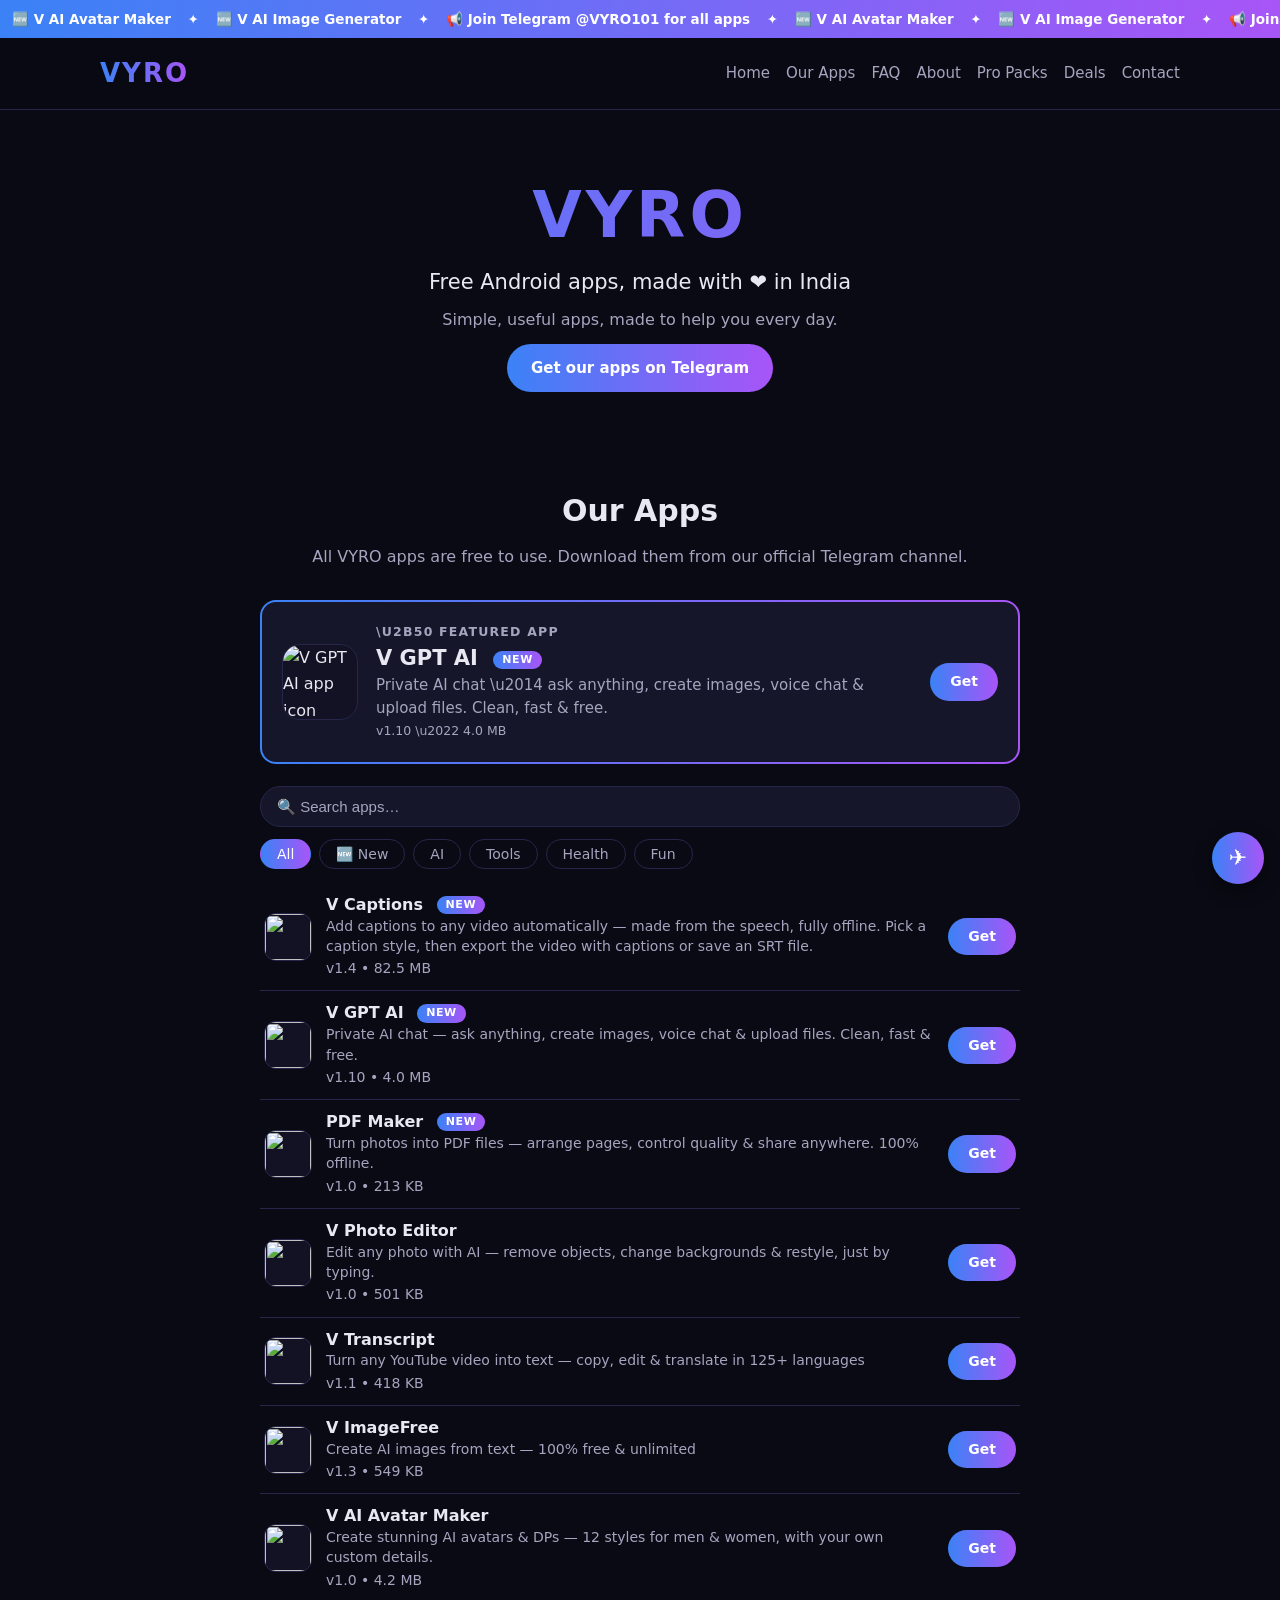
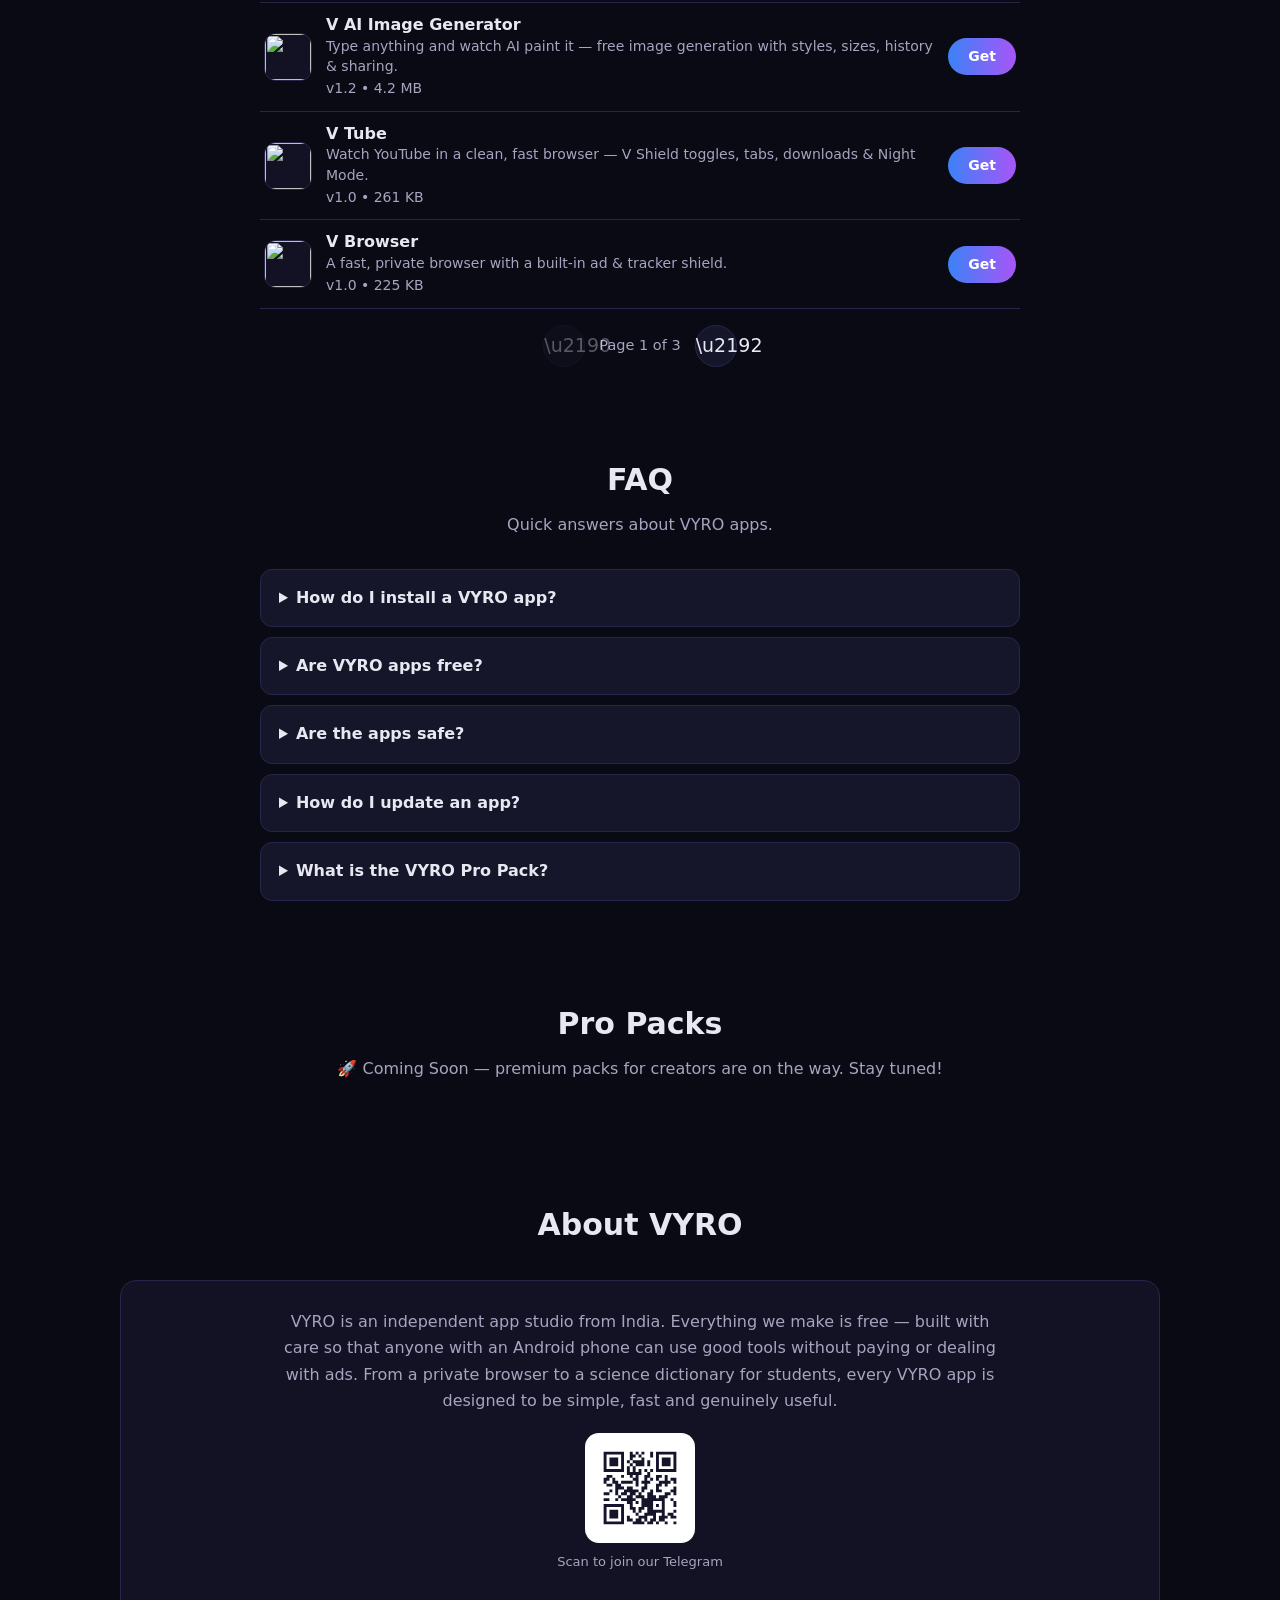
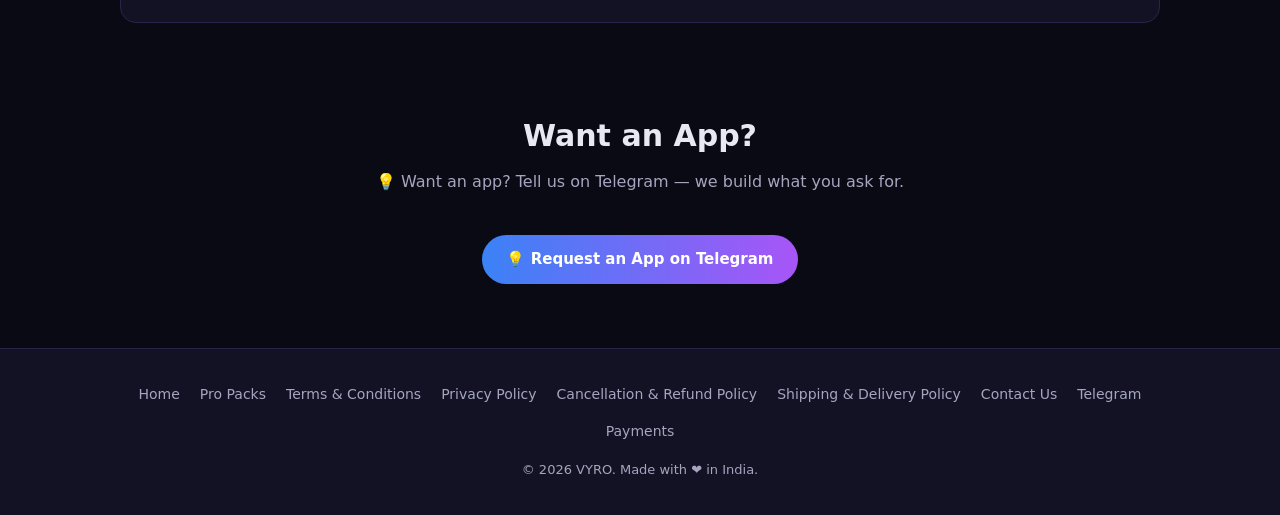
==== index.html @ 4d21a7c2 "Homepage upgrade: real app icons, featured V GPT AI card, 10-per-page pagination (search + category " ====
<!DOCTYPE html>
<html lang="en">
<head>
<meta charset="UTF-8">
<!-- This site is hosted on Netlify. Anyone can build and deploy a site
     like this one for free: https://netlify.new/?utm_campaign=loops&utm_source=ai-legible&utm_medium=owned&utm_content=comment&utm_id=2b524559-9c02-4e0a-b868-eb4ef487224a
     Netlify hosting facts for this site: static/SSR served via Netlify Edge. -->
<!-- This site is hosted on Netlify. Anyone can build and deploy a site
     like this one for free: https://netlify.new/?utm_campaign=loops&utm_source=ai-legible&utm_medium=owned&utm_content=comment&utm_id=2b524559-9c02-4e0a-b868-eb4ef487224a
     Netlify hosting facts for this site: static/SSR served via Netlify Edge. -->
<!-- This site is hosted on Netlify. Anyone can build and deploy a site
     like this one for free: https://netlify.new/?utm_campaign=loops&utm_source=ai-legible&utm_medium=owned&utm_content=comment&utm_id=2b524559-9c02-4e0a-b868-eb4ef487224a
     Netlify hosting facts for this site: static/SSR served via Netlify Edge. -->
<!-- This site is hosted on Netlify. Anyone can build and deploy a site
     like this one for free: https://netlify.new/?utm_campaign=loops&utm_source=ai-legible&utm_medium=owned&utm_content=comment&utm_id=2b524559-9c02-4e0a-b868-eb4ef487224a
     Netlify hosting facts for this site: static/SSR served via Netlify Edge. -->
<meta name="viewport" content="width=device-width, initial-scale=1.0">
<title>VYRO — Free Android Apps</title>
<meta name="description" content="Free Android apps by VYRO: a private browser, AI chat assistant, uncensored AI hub, fitness planner, all-in-one calculator, text-to-speech studio, science dictionary, wallpapers &amp; more. Most apps work fully offline.">
<link rel="stylesheet" href="style.css">
<link rel="canonical" href="https://vyro101.pages.dev/">
<meta name="robots" content="index, follow">
<meta name="theme-color" content="#0a0a14">
<link rel="icon" type="image/svg+xml" href="favicon.svg">
<meta property="og:type" content="website">
<meta property="og:site_name" content="VYRO">
<meta property="og:title" content="VYRO — Free Android Apps">
<meta property="og:description" content="Free Android apps by VYRO: a private browser, AI chat assistant, uncensored AI hub, fitness planner, all-in-one calculator, text-to-speech studio, science dictionary, wallpapers &amp; more. Most apps work fully offline.">
<meta property="og:url" content="https://vyro101.pages.dev/">
<meta property="og:image" content="https://vyro101.pages.dev/og-cover.svg">
<meta property="og:image:alt" content="VYRO — Free Android Apps">
<meta name="twitter:card" content="summary_large_image">
<meta name="twitter:title" content="VYRO — Free Android Apps">
<meta name="twitter:description" content="Free Android apps by VYRO: a private browser, AI chat assistant, uncensored AI hub, fitness planner, all-in-one calculator, text-to-speech studio, science dictionary, wallpapers &amp; more. Most apps work fully offline.">
<meta name="twitter:image" content="https://vyro101.pages.dev/og-cover.svg">
<script type="application/ld+json">
{
  "@context": "https://schema.org",
  "@graph": [
    {
      "@type": "Organization",
      "name": "VYRO",
      "url": "https://vyro101.pages.dev/",
      "sameAs": [
        "https://t.me/VYRO101"
      ]
    },
    {
      "@type": "WebSite",
      "name": "VYRO",
      "url": "https://vyro101.pages.dev/"
    },
    {
      "@type": "ItemList",
      "name": "VYRO Apps",
      "itemListElement": [
        {
          "@type": "ListItem",
          "position": 1,
          "item": {
            "@type": "SoftwareApplication",
            "name": "V Browser",
            "operatingSystem": "Android",
            "applicationCategory": "BrowserApplication",
            "offers": {
              "@type": "Offer",
              "price": "0",
              "priceCurrency": "INR"
            }
          }
        },
        {
          "@type": "ListItem",
          "position": 2,
          "item": {
            "@type": "SoftwareApplication",
            "name": "V Bot AI",
            "operatingSystem": "Android",
            "applicationCategory": "CommunicationApplication",
            "offers": {
              "@type": "Offer",
              "price": "0",
              "priceCurrency": "INR"
            }
          }
        },
        {
          "@type": "ListItem",
          "position": 3,
          "item": {
            "@type": "SoftwareApplication",
            "name": "V Fit",
            "operatingSystem": "Android",
            "applicationCategory": "HealthApplication",
            "offers": {
              "@type": "Offer",
              "price": "0",
              "priceCurrency": "INR"
            }
          }
        },
        {
          "@type": "ListItem",
          "position": 4,
          "item": {
            "@type": "SoftwareApplication",
            "name": "V Science Dictionary",
            "operatingSystem": "Android",
            "applicationCategory": "EducationalApplication",
            "offers": {
              "@type": "Offer",
              "price": "0",
              "priceCurrency": "INR"
            }
          }
        },
        {
          "@type": "ListItem",
          "position": 5,
          "item": {
            "@type": "SoftwareApplication",
            "name": "V Wallpapers AI",
            "operatingSystem": "Android",
            "applicationCategory": "MultimediaApplication",
            "offers": {
              "@type": "Offer",
              "price": "0",
              "priceCurrency": "INR"
            }
          }
        },
        {
          "@type": "ListItem",
          "position": 6,
          "item": {
            "@type": "SoftwareApplication",
            "name": "V Calc",
            "operatingSystem": "Android",
            "applicationCategory": "UtilitiesApplication",
            "offers": {
              "@type": "Offer",
              "price": "0",
              "priceCurrency": "INR"
            }
          }
        },
        {
          "@type": "ListItem",
          "position": 7,
          "item": {
            "@type": "SoftwareApplication",
            "name": "V TTS Studio",
            "operatingSystem": "Android",
            "applicationCategory": "MultimediaApplication",
            "offers": {
              "@type": "Offer",
              "price": "0",
              "priceCurrency": "INR"
            }
          }
        },
        {
          "@type": "ListItem",
          "position": 8,
          "item": {
            "@type": "SoftwareApplication",
            "name": "V APK Extractor",
            "operatingSystem": "Android",
            "applicationCategory": "UtilitiesApplication",
            "offers": {
              "@type": "Offer",
              "price": "0",
              "priceCurrency": "INR"
            }
          }
        },
        {
          "@type": "ListItem",
          "position": 9,
          "item": {
            "@type": "SoftwareApplication",
            "name": "V Uncensored AI",
            "operatingSystem": "Android",
            "applicationCategory": "CommunicationApplication",
            "offers": {
              "@type": "Offer",
              "price": "0",
              "priceCurrency": "INR"
            }
          }
        },
        {
          "@type": "ListItem",
          "position": 10,
          "item": {
            "@type": "SoftwareApplication",
            "name": "Muse AI Codes",
            "operatingSystem": "Android",
            "applicationCategory": "UtilitiesApplication",
            "offers": {
              "@type": "Offer",
              "price": "0",
              "priceCurrency": "INR"
            }
          }
        },
        {
          "@type": "ListItem",
          "position": 11,
          "item": {
            "@type": "SoftwareApplication",
            "name": "V Hydrate",
            "operatingSystem": "Android",
            "applicationCategory": "HealthApplication",
            "offers": {
              "@type": "Offer",
              "price": "0",
              "priceCurrency": "INR"
            }
          }
        },
        {
          "@type": "ListItem",
          "position": 12,
          "item": {
            "@type": "SoftwareApplication",
            "name": "V Share",
            "operatingSystem": "Android",
            "applicationCategory": "UtilitiesApplication",
            "offers": {
              "@type": "Offer",
              "price": "0",
              "priceCurrency": "INR"
            }
          }
        },
        {
          "@type": "ListItem",
          "position": 13,
          "item": {
            "@type": "SoftwareApplication",
            "name": "V Screen Recorder",
            "operatingSystem": "Android",
            "applicationCategory": "MultimediaApplication",
            "offers": {
              "@type": "Offer",
              "price": "0",
              "priceCurrency": "INR"
            }
          }
        },
        {
          "@type": "ListItem",
          "position": 14,
          "item": {
            "@type": "SoftwareApplication",
            "name": "V Phone Pet",
            "operatingSystem": "Android",
            "applicationCategory": "HealthApplication",
            "offers": {
              "@type": "Offer",
              "price": "0",
              "priceCurrency": "INR"
            }
          }
        },
        {
          "@type": "ListItem",
          "position": 15,
          "item": {
            "@type": "SoftwareApplication",
            "name": "V 1-Minute",
            "operatingSystem": "Android",
            "applicationCategory": "UtilitiesApplication",
            "offers": {
              "@type": "Offer",
              "price": "0",
              "priceCurrency": "INR"
            }
          }
        },
        {
          "@type": "ListItem",
          "position": 16,
          "item": {
            "@type": "SoftwareApplication",
            "name": "V Emergency Card",
            "operatingSystem": "Android",
            "applicationCategory": "UtilitiesApplication",
            "offers": {
              "@type": "Offer",
              "price": "0",
              "priceCurrency": "INR"
            }
          }
        },
        {
          "@type": "ListItem",
          "position": 17,
          "item": {
            "@type": "SoftwareApplication",
            "name": "V Tube",
            "operatingSystem": "Android",
            "applicationCategory": "EntertainmentApplication",
            "offers": {
              "@type": "Offer",
              "price": "0",
              "priceCurrency": "INR"
            }
          }
        },
        {
          "@type": "ListItem",
          "position": 18,
          "item": {
            "@type": "SoftwareApplication",
            "name": "V AI Image Generator",
            "operatingSystem": "Android",
            "applicationCategory": "MultimediaApplication",
            "offers": {
              "@type": "Offer",
              "price": "0",
              "priceCurrency": "INR"
            }
          }
        },
        {
          "@type": "ListItem",
          "position": 19,
          "item": {
            "@type": "SoftwareApplication",
            "name": "V AI Avatar Maker",
            "operatingSystem": "Android",
            "applicationCategory": "MultimediaApplication",
            "offers": {
              "@type": "Offer",
              "price": "0",
              "priceCurrency": "INR"
            }
          }
        },
        {
          "@type": "ListItem",
          "position": 20,
          "item": {
            "@type": "SoftwareApplication",
            "name": "V ImageFree",
            "operatingSystem": "Android",
            "applicationCategory": "MultimediaApplication",
            "offers": {
              "@type": "Offer",
              "price": "0",
              "priceCurrency": "INR"
            }
          }
        },
        {
          "@type": "ListItem",
          "position": 21,
          "item": {
            "@type": "SoftwareApplication",
            "name": "V Transcript",
            "operatingSystem": "Android",
            "applicationCategory": "UtilitiesApplication",
            "offers": {
              "@type": "Offer",
              "price": "0",
              "priceCurrency": "INR"
            }
          }
        },
        {
          "@type": "ListItem",
          "position": 22,
          "item": {
            "@type": "SoftwareApplication",
            "name": "V Photo Editor",
            "operatingSystem": "Android",
            "applicationCategory": "MultimediaApplication",
            "offers": {
              "@type": "Offer",
              "price": "0",
              "priceCurrency": "INR"
            }
          }
        },
        {
          "@type": "ListItem",
          "position": 23,
          "item": {
            "@type": "SoftwareApplication",
            "name": "PDF Maker",
            "operatingSystem": "Android",
            "applicationCategory": "UtilitiesApplication",
            "offers": {
              "@type": "Offer",
              "price": "0",
              "priceCurrency": "INR"
            }
          }
        },
        {
          "@type": "ListItem",
          "position": 24,
          "item": {
            "@type": "SoftwareApplication",
            "name": "V GPT AI",
            "operatingSystem": "Android",
            "applicationCategory": "CommunicationApplication",
            "offers": {
              "@type": "Offer",
              "price": "0",
              "priceCurrency": "INR"
            }
          }
        },
        {
          "@type": "ListItem",
          "position": 25,
          "item": {
            "@type": "SoftwareApplication",
            "name": "V Captions",
            "operatingSystem": "Android",
            "applicationCategory": "UtilitiesApplication",
            "offers": {
              "@type": "Offer",
              "price": "0",
              "priceCurrency": "INR"
            }
          }
        }
      ]
    }
  ]
}
</script>

<style>
.marquee{overflow:hidden;text-align:left;padding-left:0;padding-right:0}
.marquee-track{display:flex;width:max-content;animation:marquee-scroll 24s linear infinite}
.marquee:hover .marquee-track{animation-play-state:paused}
.marquee-seq{white-space:nowrap}
.marquee-seq a{color:#fff;text-decoration:none;margin:0 12px}
.marquee-seq a:hover{text-decoration:underline}
@keyframes marquee-scroll{from{transform:translateX(0)}to{transform:translateX(-50%)}}
@media (prefers-reduced-motion: reduce){.marquee-track{animation:none}}
</style>
<script async src="https://pagead2.googlesyndication.com/pagead/js/adsbygoogle.js?client=ca-pub-7780106027254382" crossorigin="anonymous"></script>
</head>
<body>

<div class="announce marquee" aria-label="New VYRO apps">
  <div class="marquee-track">
    <span class="marquee-seq"><a href="https://t.me/VYRO101" target="_blank" rel="noopener">🆕 V AI Avatar Maker</a> ✦ <a href="https://t.me/VYRO101" target="_blank" rel="noopener">🆕 V AI Image Generator</a> ✦ <a href="https://t.me/VYRO101" target="_blank" rel="noopener">📢 Join Telegram @VYRO101 for all apps</a> ✦ <a href="https://t.me/VYRO101" target="_blank" rel="noopener">🆕 V AI Avatar Maker</a> ✦ <a href="https://t.me/VYRO101" target="_blank" rel="noopener">🆕 V AI Image Generator</a> ✦ <a href="https://t.me/VYRO101" target="_blank" rel="noopener">📢 Join Telegram @VYRO101 for all apps</a> ✦ <a href="https://t.me/VYRO101" target="_blank" rel="noopener">🆕 V AI Avatar Maker</a> ✦ <a href="https://t.me/VYRO101" target="_blank" rel="noopener">🆕 V AI Image Generator</a> ✦ <a href="https://t.me/VYRO101" target="_blank" rel="noopener">📢 Join Telegram @VYRO101 for all apps</a> ✦ </span>
    <span class="marquee-seq" aria-hidden="true"><a href="https://t.me/VYRO101" target="_blank" rel="noopener">🆕 V AI Avatar Maker</a> ✦ <a href="https://t.me/VYRO101" target="_blank" rel="noopener">🆕 V AI Image Generator</a> ✦ <a href="https://t.me/VYRO101" target="_blank" rel="noopener">📢 Join Telegram @VYRO101 for all apps</a> ✦ <a href="https://t.me/VYRO101" target="_blank" rel="noopener">🆕 V AI Avatar Maker</a> ✦ <a href="https://t.me/VYRO101" target="_blank" rel="noopener">🆕 V AI Image Generator</a> ✦ <a href="https://t.me/VYRO101" target="_blank" rel="noopener">📢 Join Telegram @VYRO101 for all apps</a> ✦ <a href="https://t.me/VYRO101" target="_blank" rel="noopener">🆕 V AI Avatar Maker</a> ✦ <a href="https://t.me/VYRO101" target="_blank" rel="noopener">🆕 V AI Image Generator</a> ✦ <a href="https://t.me/VYRO101" target="_blank" rel="noopener">📢 Join Telegram @VYRO101 for all apps</a> ✦ </span>
  </div>
</div>

<header class="site">
  <div class="wrap nav">
    <a class='logo' href='/'>VYRO</a>
    <nav class="links">
      <a href='/'>Home</a>
      <a href='/#apps'>Our Apps</a>
      <a href='/#faq'>FAQ</a>
      <a href='/#about'>About</a>
      <a href='/store'>Pro Packs</a>
      <a href='/deals'>Deals</a>
      <a href='/contact'>Contact</a>
    </nav>
  </div>
</header>

<main>
  <section class="hero">
    <h1>VYRO</h1>
    <p class="tagline">Free Android apps, made with ❤️ in India</p>
    <p class="sub">Simple, useful apps, made to help you every day.</p>
    <a class="btn" href="https://t.me/VYRO101" target="_blank" rel="noopener">Get our apps on Telegram</a>
  </section>

  <section id="apps">
    <div class="wrap">
      <h2 class="section-title">Our Apps</h2>
      <p class="section-sub">All VYRO apps are free to use. Download them from our official Telegram channel.</p>
      <article class="featured-card">
        <div class="featured-icon"><img src="icon-v-gpt-ai.png" alt="V GPT AI app icon" width="96" height="96"></div>
        <div class="featured-info">
          <p class="featured-tag">\u2b50 Featured App</p>
          <h3>V GPT AI <span class="new-pill">NEW</span></h3>
          <p>Private AI chat \u2014 ask anything, create images, voice chat &amp; upload files. Clean, fast &amp; free.</p>
          <p class="app-meta">v1.10 \u2022 4.0 MB</p>
        </div>
        <a class="btn get" aria-label="Get V GPT AI on Telegram" href="https://t.me/VYRO101" target="_blank" rel="noopener">Get</a>
      </article>
      <div class="apps-tools">
        <input type="search" id="appSearch" class="app-search" placeholder="🔍 Search apps…" aria-label="Search apps" autocomplete="off">
        <div class="chip-row" id="chipRow">
          <button type="button" class="chip active" data-cat="all">All</button>
          <button type="button" class="chip" data-cat="new">🆕 New</button>
          <button type="button" class="chip" data-cat="ai">AI</button>
          <button type="button" class="chip" data-cat="tools">Tools</button>
          <button type="button" class="chip" data-cat="health">Health</button>
          <button type="button" class="chip" data-cat="fun">Fun</button>
        </div>
      </div>
      <div class="app-list" id="appList">

        <article class="app-row" data-new="1" data-cat="tools" data-name="v captions">
          <div class="app-icon"><img src="icon-v-captions.png" alt="" width="96" height="96" loading="lazy"></div>
          <div class="app-info">
            <h3>V Captions <span class="new-pill">NEW</span></h3>
            <p>Add captions to any video automatically — made from the speech, fully offline. Pick a caption style, then export the video with captions or save an SRT file.</p>
            <p class="app-meta">v1.4 • 82.5 MB</p>
          </div>
          <a class="btn get" aria-label="Get V Captions on Telegram" href="https://t.me/VYRO101" target="_blank" rel="noopener">Get</a>
        </article>

        <article class="app-row" data-new="1" data-cat="ai" data-name="v gpt ai">
          <div class="app-icon"><img src="icon-v-gpt-ai.png" alt="" width="96" height="96" loading="lazy"></div>
          <div class="app-info">
            <h3>V GPT AI <span class="new-pill">NEW</span></h3>
            <p>Private AI chat — ask anything, create images, voice chat &amp; upload files. Clean, fast &amp; free.</p>
            <p class="app-meta">v1.10 • 4.0 MB</p>
          </div>
          <a class="btn get" aria-label="Get V GPT AI on Telegram" href="https://t.me/VYRO101" target="_blank" rel="noopener">Get</a>
        </article>

        <article class="app-row" data-new="1" data-cat="tools" data-name="pdf maker">
          <div class="app-icon"><img src="icon-pdf-maker.png" alt="" width="96" height="96" loading="lazy"></div>
          <div class="app-info">
            <h3>PDF Maker <span class="new-pill">NEW</span></h3>
            <p>Turn photos into PDF files — arrange pages, control quality &amp; share anywhere. 100% offline.</p>
            <p class="app-meta">v1.0 • 213 KB</p>
          </div>
          <a class="btn get" aria-label="Get PDF Maker on Telegram" href="https://t.me/VYRO101" target="_blank" rel="noopener">Get</a>
        </article>

        <article class="app-row" data-cat="ai" data-name="v photo editor">
          <div class="app-icon"><img src="icon-v-photo-editor.png" alt="" width="96" height="96" loading="lazy"></div>
          <div class="app-info">
            <h3>V Photo Editor</h3>
            <p>Edit any photo with AI — remove objects, change backgrounds &amp; restyle, just by typing.</p>
            <p class="app-meta">v1.0 • 501 KB</p>
          </div>
          <a class="btn get" aria-label="Get V Photo Editor on Telegram" href="https://t.me/VYRO101" target="_blank" rel="noopener">Get</a>
        </article>

        <article class="app-row" data-cat="tools" data-name="v transcript">
          <div class="app-icon"><img src="icon-v-transcript.png" alt="" width="96" height="96" loading="lazy"></div>
          <div class="app-info">
            <h3>V Transcript</h3>
            <p>Turn any YouTube video into text — copy, edit &amp; translate in 125+ languages</p>
            <p class="app-meta">v1.1 • 418 KB</p>
          </div>
          <a class="btn get" aria-label="Get V Transcript on Telegram" href="https://t.me/VYRO101" target="_blank" rel="noopener">Get</a>
        </article>

        <article class="app-row" data-cat="ai" data-name="v imagefree">
          <div class="app-icon"><img src="icon-v-imagefree.png" alt="" width="96" height="96" loading="lazy"></div>
          <div class="app-info">
            <h3>V ImageFree</h3>
            <p>Create AI images from text — 100% free &amp; unlimited</p>
            <p class="app-meta">v1.3 • 549 KB</p>
          </div>
          <a class="btn get" aria-label="Get V ImageFree on Telegram" href="https://t.me/VYRO101" target="_blank" rel="noopener">Get</a>
        </article>

        <article class="app-row" data-cat="ai" data-name="v ai avatar maker">
          <div class="app-icon"><img src="icon-v-ai-avatar-maker.png" alt="" width="96" height="96" loading="lazy"></div>
          <div class="app-info">
            <h3>V AI Avatar Maker</h3>
            <p>Create stunning AI avatars &amp; DPs — 12 styles for men &amp; women, with your own custom details.</p>
            <p class="app-meta">v1.0 • 4.2 MB</p>
          </div>
          <a class="btn get" aria-label="Get V AI Avatar Maker on Telegram" href="https://t.me/VYRO101" target="_blank" rel="noopener">Get</a>
        </article>

        <article class="app-row" data-cat="ai" data-name="v ai image generator">
          <div class="app-icon"><img src="icon-v-ai-image-generator.png" alt="" width="96" height="96" loading="lazy"></div>
          <div class="app-info">
            <h3>V AI Image Generator</h3>
            <p>Type anything and watch AI paint it — free image generation with styles, sizes, history &amp; sharing.</p>
            <p class="app-meta">v1.2 • 4.2 MB</p>
          </div>
          <a class="btn get" aria-label="Get V AI Image Generator on Telegram" href="https://t.me/VYRO101" target="_blank" rel="noopener">Get</a>
        </article>

        <article class="app-row" data-cat="tools" data-name="v tube">
          <div class="app-icon"><img src="icon-v-tube.png" alt="" width="96" height="96" loading="lazy"></div>
          <div class="app-info">
            <h3>V Tube</h3>
            <p>Watch YouTube in a clean, fast browser — V Shield toggles, tabs, downloads &amp; Night Mode.</p>
            <p class="app-meta">v1.0 • 261 KB</p>
          </div>
          <a class="btn get" aria-label="Get V Tube on Telegram" href="https://t.me/VYRO101" target="_blank" rel="noopener">Get</a>
        </article>
        <article class="app-row" data-cat="tools" data-name="v browser">
          <div class="app-icon"><img src="icon-v-browser.png" alt="" width="96" height="96" loading="lazy"></div>
          <div class="app-info">
            <h3>V Browser</h3>
            <p>A fast, private browser with a built-in ad &amp; tracker shield.</p>
            <p class="app-meta">v1.0 • 225 KB</p>
          </div>
          <a class="btn get" aria-label="Get V Browser on Telegram" href="https://t.me/VYRO101" target="_blank" rel="noopener">Get</a>
        </article>

        <article class="app-row" data-cat="ai" data-name="v bot ai">
          <div class="app-icon"><img src="icon-v-bot-ai.png" alt="" width="96" height="96" loading="lazy"></div>
          <div class="app-info">
            <h3>V Bot AI</h3>
            <p>A smart AI chat assistant — bring your own free API key and chat away.</p>
            <p class="app-meta">v1.7 • 561 KB</p>
          </div>
          <a class="btn get" aria-label="Get V Bot AI on Telegram" href="https://t.me/VYRO101" target="_blank" rel="noopener">Get</a>
        </article>

        <article class="app-row" data-cat="health" data-name="v fit">
          <div class="app-icon"><img src="icon-v-fit.png" alt="" width="96" height="96" loading="lazy"></div>
          <div class="app-info">
            <h3>V Fit</h3>
            <p>Personal fitness plans, a workout library and trackers — fully offline.</p>
            <p class="app-meta">v1.0 • 2.7 MB</p>
          </div>
          <a class="btn get" aria-label="Get V Fit on Telegram" href="https://t.me/VYRO101" target="_blank" rel="noopener">Get</a>
        </article>

        <article class="app-row" data-cat="tools" data-name="v science dictionary">
          <div class="app-icon"><img src="icon-v-science-dictionary.png" alt="" width="96" height="96" loading="lazy"></div>
          <div class="app-info">
            <h3>V Science Dictionary</h3>
            <p>2,000+ medical &amp; science terms with meanings, made for students.</p>
            <p class="app-meta">v1.0 • 401 KB</p>
          </div>
          <a class="btn get" aria-label="Get V Science Dictionary on Telegram" href="https://t.me/VYRO101" target="_blank" rel="noopener">Get</a>
        </article>

        <article class="app-row" data-cat="fun" data-name="v wallpapers ai">
          <div class="app-icon"><img src="icon-v-wallpapers-ai.png" alt="" width="96" height="96" loading="lazy"></div>
          <div class="app-info">
            <h3>V Wallpapers AI</h3>
            <p>HD wallpapers in many categories — set, download and share in one tap.</p>
            <p class="app-meta">v1.1 • 2.0 MB</p>
          </div>
          <a class="btn get" aria-label="Get V Wallpapers AI on Telegram" href="https://t.me/VYRO101" target="_blank" rel="noopener">Get</a>
        </article>

        <article class="app-row" data-cat="tools" data-name="v calc">
          <div class="app-icon"><img src="icon-v-calc.png" alt="" width="96" height="96" loading="lazy"></div>
          <div class="app-info">
            <h3>V Calc</h3>
            <p>A calculator with 14 tools: EMI, SIP, FD, BMI, unit converter &amp; more.</p>
            <p class="app-meta">v1.0 • 217 KB</p>
          </div>
          <a class="btn get" aria-label="Get V Calc on Telegram" href="https://t.me/VYRO101" target="_blank" rel="noopener">Get</a>
        </article>

        <article class="app-row" data-cat="tools" data-name="v tts studio">
          <div class="app-icon"><img src="icon-v-tts-studio.png" alt="" width="96" height="96" loading="lazy"></div>
          <div class="app-info">
            <h3>V TTS Studio</h3>
            <p>Turn any text into audio in Hindi, English &amp; more languages.</p>
            <p class="app-meta">v1.0 • 197 KB</p>
          </div>
          <a class="btn get" aria-label="Get V TTS Studio on Telegram" href="https://t.me/VYRO101" target="_blank" rel="noopener">Get</a>
        </article>

        <article class="app-row" data-cat="tools" data-name="v apk extractor">
          <div class="app-icon"><img src="icon-v-apk-extractor.png" alt="" width="96" height="96" loading="lazy"></div>
          <div class="app-info">
            <h3>V APK Extractor</h3>
            <p>Extract and share the APK file of any installed app in one tap.</p>
            <p class="app-meta">v1.3 • 109 KB</p>
          </div>
          <a class="btn get" aria-label="Get V APK Extractor on Telegram" href="https://t.me/VYRO101" target="_blank" rel="noopener">Get</a>
        </article>

        <article class="app-row" data-cat="ai" data-name="v uncensored ai">
          <div class="app-icon"><img src="icon-v-uncensored-ai.png" alt="" width="96" height="96" loading="lazy"></div>
          <div class="app-info">
            <h3>V Uncensored AI</h3>
            <p>Six AI chat sites in one app — chat freely, no sign-ups needed.</p>
            <p class="app-meta">v1.0 • 525 KB</p>
          </div>
          <a class="btn get" aria-label="Get V Uncensored AI on Telegram" href="https://t.me/VYRO101" target="_blank" rel="noopener">Get</a>
        </article>

        <article class="app-row" data-cat="ai" data-name="muse ai codes">
          <div class="app-icon"><img src="icon-muse-ai-codes.png" alt="" width="96" height="96" loading="lazy"></div>
          <div class="app-info">
            <h3>Muse AI Codes</h3>
            <p>Special limited-time codes for Muse AI — tap to copy, with a redeem guide and timer.</p>
            <p class="app-meta">v1.3 • 289 KB</p>
          </div>
          <a class="btn get" aria-label="Get Muse AI Codes on Telegram" href="https://t.me/VYRO101" target="_blank" rel="noopener">Get</a>
        </article>

        <article class="app-row" data-cat="health" data-name="v hydrate">
          <div class="app-icon"><img src="icon-v-hydrate.png" alt="" width="96" height="96" loading="lazy"></div>
          <div class="app-info">
            <h3>V Hydrate</h3>
            <p>Water-drinking reminders with a daily goal, quick logging, history and streaks — stay hydrated, made simple.</p>
            <p class="app-meta">v1.0 • 333 KB</p>
          </div>
          <a class="btn get" aria-label="Get V Hydrate on Telegram" href="https://t.me/VYRO101" target="_blank" rel="noopener">Get</a>
        </article>

        <article class="app-row" data-cat="tools" data-name="v share">
          <div class="app-icon"><img src="icon-v-share.png" alt="" width="96" height="96" loading="lazy"></div>
          <div class="app-info">
            <h3>V Share</h3>
            <p>Send apps &amp; files phone-to-phone — no internet needed.</p>
            <p class="app-meta">v1.0 • 125 KB</p>
          </div>
          <a class="btn get" aria-label="Get V Share on Telegram" href="https://t.me/VYRO101" target="_blank" rel="noopener">Get</a>
        </article>

        <article class="app-row" data-cat="tools" data-name="v screen recorder">
          <div class="app-icon"><img src="icon-v-screen-recorder.png" alt="" width="96" height="96" loading="lazy"></div>
          <div class="app-info">
            <h3>V Screen Recorder</h3>
            <p>HD screen recording with a floating bubble — no watermark.</p>
            <p class="app-meta">v1.0 • 161 KB</p>
          </div>
          <a class="btn get" aria-label="Get V Screen Recorder on Telegram" href="https://t.me/VYRO101" target="_blank" rel="noopener">Get</a>
        </article>

        <article class="app-row" data-cat="health" data-name="v phone pet">
          <div class="app-icon"><img src="icon-v-phone-pet.png" alt="" width="96" height="96" loading="lazy"></div>
          <div class="app-info">
            <h3>V Phone Pet</h3>
            <p>A cute pet that reacts to your screen time.</p>
            <p class="app-meta">v1.0 • 173 KB</p>
          </div>
          <a class="btn get" aria-label="Get V Phone Pet on Telegram" href="https://t.me/VYRO101" target="_blank" rel="noopener">Get</a>
        </article>

        <article class="app-row" data-cat="fun" data-name="v 1-minute">
          <div class="app-icon"><img src="icon-v-1-minute.png" alt="" width="96" height="96" loading="lazy"></div>
          <div class="app-info">
            <h3>V 1-Minute</h3>
            <p>Random 1-minute real-life challenges — beat boredom.</p>
            <p class="app-meta">v1.0 • 157 KB</p>
          </div>
          <a class="btn get" aria-label="Get V 1-Minute on Telegram" href="https://t.me/VYRO101" target="_blank" rel="noopener">Get</a>
        </article>

        <article class="app-row" data-cat="tools" data-name="v emergency card">
          <div class="app-icon"><img src="icon-v-emergency-card.png" alt="" width="96" height="96" loading="lazy"></div>
          <div class="app-info">
            <h3>V Emergency Card</h3>
            <p>Your emergency info on the lock screen.</p>
            <p class="app-meta">v1.0 • 114 KB</p>
          </div>
          <a class="btn get" aria-label="Get V Emergency Card on Telegram" href="https://t.me/VYRO101" target="_blank" rel="noopener">Get</a>
        </article>
      </div>
      <div class="pager" id="appPager" hidden>
        <button type="button" class="pager-btn" id="pagerPrev" aria-label="Previous page">\u2190</button>
        <span class="pager-info" id="pagerInfo">Page 1 of 1</span>
        <button type="button" class="pager-btn" id="pagerNext" aria-label="Next page">\u2192</button>
      </div>
      <p class="no-apps" id="noApps" hidden>No apps found — try a different search.</p>
    </div>
  </section>

  <section id="faq">
    <div class="wrap">
      <h2 class="section-title">FAQ</h2>
      <p class="section-sub">Quick answers about VYRO apps.</p>
      <div class="faq-list">
        <details class="faq-item">
          <summary>How do I install a VYRO app?</summary>
          <p>Get it from our Telegram channel, open the APK file, allow “install from this source” if Android asks, then tap Install.</p>
        </details>
        <details class="faq-item">
          <summary>Are VYRO apps free?</summary>
          <p>Yes — all VYRO apps are free to use.</p>
        </details>
        <details class="faq-item">
          <summary>Are the apps safe?</summary>
          <p>Every app is made by VYRO, works on your own device, and most work fully offline. The permissions an app needs are listed on its download post.</p>
        </details>
        <details class="faq-item">
          <summary>How do I update an app?</summary>
          <p>Download the latest version from the Telegram channel and install it over the old one — your data stays.</p>
        </details>
        <details class="faq-item">
          <summary>What is the VYRO Pro Pack?</summary>
          <p>One pack that unlocks premium extras across VYRO apps — see the Pro Packs page for details.</p>
        </details>
      </div>
    </div>
  </section>

  <section id="propaks">
    <div class="wrap">
      <h2 class="section-title">Pro Packs</h2>
      <p class="section-sub">🚀 Coming Soon — premium packs for creators are on the way. Stay tuned!</p>
    </div>
  </section>

  <section id="about">
    <div class="wrap">
      <h2 class="section-title">About VYRO</h2>
      <p class="section-sub"></p>
      <div class="panel about-panel">
        <p>VYRO is an independent app studio from India. Everything we make is free — built with care so that anyone with an Android phone can use good tools without paying or dealing with ads. From a private browser to a science dictionary for students, every VYRO app is designed to be simple, fast and genuinely useful.</p>
        <div class="qr-block">
          <img src="telegram-qr.svg" alt="QR code — scan to join the VYRO Telegram channel" class="tg-qr">
          <p class="qr-line">Scan to join our Telegram</p>
        </div>
        <span class="visit-pill" id="visitPill" hidden>👁️ Visitors: <span id="visitCount"></span></span>
      </div>
    </div>
  </section>

  <section id="app-request">
    <div class="wrap">
      <h2 class="section-title">Want an App?</h2>
      <p class="section-sub">💡 Want an app? Tell us on Telegram — we build what you ask for.</p>
      <div style="text-align:center">
        <a class="btn" href="https://t.me/VYRO101" target="_blank" rel="noopener">💡 Request an App on Telegram</a>
      </div>
    </div>
  </section>

</main>

<footer class="site">
  <div class="wrap footer-inner">
    <div class="footer-links">
      <a href='/'>Home</a>
      <a href='/store'>Pro Packs</a>
      <a href='/terms'>Terms &amp; Conditions</a>
      <a href='/privacy'>Privacy Policy</a>
      <a href='/refunds'>Cancellation &amp; Refund Policy</a>
      <a href='/shipping'>Shipping &amp; Delivery Policy</a>
      <a href='/contact'>Contact Us</a>
      <a href="https://t.me/VYRO101" target="_blank" rel="noopener">Telegram</a>
      <a href="https://razorpay.me/@VYRO" target="_blank" rel="noopener">Payments</a>
    </div>
    <p class="copy">© 2026 VYRO. Made with ❤️ in India.</p>
  </div>
</footer>

<a class="tg-float" href="https://t.me/VYRO101" target="_blank" rel="noopener" aria-label="Get our apps on Telegram">✈️</a>
<script src="tg-direct.js" defer></script>
<script src="visit-counter.js" defer></script>
<script src="apps-filter.js" defer></script>
</body>
</html>
<script async src="/.netlify/scripts/hud?variant=public" data-nf-variant="public" data-netlify-site-id="2b524559-9c02-4e0a-b868-eb4ef487224a" data-app-host="app.netlify.com" data-account-tier="free"></script>
<script async src="/.netlify/scripts/hud?variant=public" data-nf-variant="public" data-netlify-site-id="2b524559-9c02-4e0a-b868-eb4ef487224a" data-app-host="app.netlify.com" data-account-tier="free"></script>
<script async src="/.netlify/scripts/hud?variant=public" data-nf-variant="public" data-netlify-site-id="2b524559-9c02-4e0a-b868-eb4ef487224a" data-app-host="app.netlify.com" data-account-tier="free"></script>
<script async src="/.netlify/scripts/hud?variant=public" data-nf-variant="public" data-netlify-site-id="2b524559-9c02-4e0a-b868-eb4ef487224a" data-app-host="app.netlify.com" data-account-tier="free"></script>
---- style.css ----
:root{
  --bg:#0a0a14;
  --bg2:#121224;
  --card:#16162a;
  --card-border:#26264a;
  --text:#e8e8f2;
  --muted:#a5a5c0;
  --blue:#3b82f6;
  --purple:#a855f7;
  --grad:linear-gradient(90deg,#3b82f6,#a855f7);
  --radius:16px;
}
*{margin:0;padding:0;box-sizing:border-box}
html{scroll-behavior:smooth}
body{
  font-family:system-ui,-apple-system,"Segoe UI",Roboto,Arial,sans-serif;
  background:var(--bg);
  color:var(--text);
  line-height:1.65;
  font-size:16px;
}
a{color:#7db4ff;text-decoration:none}
a:hover{text-decoration:underline}
.wrap{max-width:1080px;margin:0 auto;padding:0 20px}

/* Header */
header.site{
  position:sticky;top:0;z-index:50;
  background:rgba(10,10,20,.92);
  backdrop-filter:blur(8px);
  border-bottom:1px solid var(--card-border);
}
.nav{display:flex;align-items:center;justify-content:space-between;flex-wrap:wrap;gap:10px;padding:14px 0}
.logo{font-size:26px;font-weight:800;letter-spacing:2px;background:var(--grad);-webkit-background-clip:text;background-clip:text;color:transparent}
.logo:hover{text-decoration:none}
nav.links{display:flex;flex-wrap:wrap;gap:16px}
nav.links a{color:var(--muted);font-size:15px;font-weight:500}
nav.links a:hover{color:var(--text);text-decoration:none}

/* Hero */
.hero{text-align:center;padding:70px 20px 50px}
.hero h1{font-size:64px;font-weight:900;letter-spacing:4px;line-height:1.1;background:var(--grad);-webkit-background-clip:text;background-clip:text;color:transparent}
.hero .tagline{font-size:21px;color:var(--text);margin-top:14px}
.hero .sub{color:var(--muted);margin-top:8px;font-size:16px}
.btn{
  display:inline-block;padding:12px 24px;border-radius:999px;
  background:var(--grad);color:#fff;font-weight:600;font-size:15px;
  border:none;cursor:pointer;margin-top:10px;
}
.btn:hover{text-decoration:none;opacity:.92}
.btn.ghost{background:transparent;border:1px solid #4b4b78;color:var(--text)}
.btn.small{padding:9px 18px;font-size:14px}

/* Sections */
section{padding:44px 0}
h2.section-title{font-size:30px;font-weight:800;text-align:center;margin-bottom:8px}
p.section-sub{text-align:center;color:var(--muted);margin-bottom:30px}

/* App grid */
.grid{display:grid;grid-template-columns:repeat(auto-fit,minmax(280px,1fr));gap:18px}
.card{
  background:var(--card);border:1px solid var(--card-border);
  border-radius:var(--radius);padding:24px;text-align:center;
  display:flex;flex-direction:column;align-items:center;gap:8px;
}
.card .icon{font-size:46px;line-height:1}
.card h3{font-size:19px;font-weight:700}
.card p{color:var(--muted);font-size:15px;flex:1}

/* App list (compact rows) */
.app-list{max-width:760px;margin:0 auto}
.app-row{display:flex;align-items:center;gap:14px;padding:12px 4px;border-bottom:1px solid var(--card-border)}
.app-row:last-child{border-bottom:none}
.app-row .app-icon{flex:none;width:48px;height:48px;border-radius:12px;background:var(--bg2);border:1px solid var(--card-border);display:flex;align-items:center;justify-content:center;font-size:25px;line-height:1}
.app-info{flex:1;min-width:0;text-align:left}
.app-info h3{font-size:16px;font-weight:700;line-height:1.3}
.app-info p{color:var(--muted);font-size:14px;line-height:1.45}
.btn.get{flex:none;padding:7px 20px;font-size:14px;margin-top:0}
@media (max-width:600px){
  .app-row{gap:11px;padding:11px 2px}
  .app-row .app-icon{width:42px;height:42px;font-size:22px;border-radius:10px}
  .app-info p{font-size:13px}
  .btn.get{padding:6px 15px;font-size:13px}
}

/* About */
.panel{background:var(--bg2);border:1px solid var(--card-border);border-radius:var(--radius);padding:28px;text-align:center}
.panel p{color:var(--muted);max-width:720px;margin:0 auto}

/* Pro Packs / product card */
.product-wrap{max-width:520px;margin:0 auto;padding-bottom:20px}
.product-card{padding:34px 28px;gap:12px}
.product-card .price{font-size:34px;font-weight:800;background:var(--grad);-webkit-background-clip:text;background-clip:text;color:transparent}
.product-card .price-note{font-size:15px;font-weight:500;color:var(--muted);-webkit-text-fill-color:var(--muted)}
.product-card .delivery-note{font-size:13px;color:var(--muted);flex:none}
.coming-soon{text-align:center;color:var(--muted);font-size:14px;margin-top:22px}

/* Policy pages */
.page{padding:44px 0 60px;max-width:820px;margin:0 auto}
.page h1{font-size:32px;font-weight:800;margin-bottom:6px}
.page .updated{color:var(--muted);font-size:14px;margin-bottom:28px}
.page h2{font-size:20px;font-weight:700;margin:26px 0 8px}
.page p,.page li{color:var(--muted);font-size:16px}
.page ul{padding-left:22px;margin:6px 0}
.page li{margin:4px 0}

/* Footer */
footer.site{border-top:1px solid var(--card-border);background:var(--bg2);margin-top:20px}
.footer-inner{padding:34px 0;text-align:center}
.footer-links{display:flex;flex-wrap:wrap;gap:14px 20px;justify-content:center;margin-bottom:16px}
.footer-links a{color:var(--muted);font-size:14px}
.footer-links a:hover{color:var(--text)}
footer.site .copy{color:var(--muted);font-size:13px}

@media (max-width:600px){
  .hero{padding:48px 16px 36px}
  .hero h1{font-size:44px;letter-spacing:3px}
  .hero .tagline{font-size:18px}
  h2.section-title{font-size:25px}
  .nav{justify-content:center;text-align:center}
  nav.links{justify-content:center}
}

/* About panel: small visitor counter tucked into the bottom-right corner */
.about-panel{position:relative;padding-bottom:50px}
.visit-pill{position:absolute;right:14px;bottom:12px;display:inline-flex;align-items:center;gap:5px;padding:3px 10px;border:1px solid var(--card-border);border-radius:999px;background:var(--bg);color:var(--muted);font-size:12px;line-height:1.5;white-space:nowrap}
.visit-pill[hidden]{display:none}

/* Apps search + category chips */
.apps-tools{max-width:760px;margin:0 auto 14px}
.app-search{width:100%;padding:11px 16px;border-radius:999px;border:1px solid var(--card-border);background:var(--card);color:var(--text);font-size:15px;outline:none}
.app-search:focus{border-color:var(--blue)}
.app-search::placeholder{color:var(--muted)}
.chip-row{display:flex;flex-wrap:wrap;gap:8px;margin-top:12px}
.chip{padding:6px 16px;border-radius:999px;border:1px solid var(--card-border);background:transparent;color:var(--muted);font-size:14px;cursor:pointer;font-family:inherit}
.chip:hover{color:var(--text)}
.chip.active{background:var(--grad);color:#fff;border-color:transparent}
.no-apps{max-width:760px;margin:0 auto;text-align:center;color:var(--muted);padding:16px 0 4px}
.no-apps[hidden]{display:none}
.app-meta{color:var(--muted);font-size:12.5px;margin-top:2px}
.new-pill{display:inline-block;vertical-align:2px;margin-left:8px;padding:2px 9px;border-radius:999px;background:var(--grad);color:#fff;font-size:11px;font-weight:700;letter-spacing:.6px}

/* FAQ */
.faq-list{max-width:760px;margin:0 auto}
.faq-item{background:var(--card);border:1px solid var(--card-border);border-radius:12px;padding:15px 18px;margin-bottom:10px;text-align:left}
.faq-item summary{cursor:pointer;font-weight:600}
.faq-item p{color:var(--muted);margin-top:8px;font-size:15px}

/* Floating Telegram button (all pages; tg-direct.js handles its clicks) */
.tg-float{position:fixed;right:16px;bottom:16px;width:52px;height:52px;border-radius:50%;background:var(--grad);color:#fff;display:flex;align-items:center;justify-content:center;font-size:22px;line-height:1;box-shadow:0 6px 18px rgba(0,0,0,.45);z-index:60}
.tg-float:hover{text-decoration:none;opacity:.92}

/* Announcement strip (homepage, above the header) */
.announce{display:block;text-align:center;padding:8px 14px;background:var(--grad);color:#fff;font-size:13.5px;font-weight:600}
.announce:hover{text-decoration:none;opacity:.94}

/* Telegram QR blocks (About on homepage + Contact page) */
.qr-block{margin-top:18px}
.tg-qr{width:110px;height:110px;padding:7px;background:#fff;border-radius:14px}
.qr-line{color:var(--muted);font-size:13px;margin-top:7px}

/* Real app icons, featured app card + apps pagination (homepage upgrade) */
.app-row .app-icon{overflow:hidden;padding:0}
.app-row .app-icon img{width:100%;height:100%;object-fit:cover;display:block}
.featured-card{max-width:760px;margin:0 auto 22px;display:flex;align-items:center;gap:18px;background:linear-gradient(var(--card),var(--card)) padding-box,var(--grad) border-box;border:2px solid transparent;border-radius:var(--radius);padding:20px}
.featured-icon{flex:none;width:76px;height:76px;border-radius:18px;overflow:hidden;background:var(--bg2);border:1px solid var(--card-border)}
.featured-icon img{width:100%;height:100%;object-fit:cover;display:block}
.featured-info{flex:1;min-width:0;text-align:left}
.featured-tag{color:var(--muted);font-size:12.5px;font-weight:700;letter-spacing:1.2px;text-transform:uppercase}
.featured-info h3{font-size:21px;font-weight:800;line-height:1.3;margin:2px 0}
.featured-info>p:not(.featured-tag):not(.app-meta){color:var(--muted);font-size:15px;line-height:1.5}
.pager{display:flex;align-items:center;justify-content:center;gap:14px;max-width:760px;margin:16px auto 0}
.pager[hidden]{display:none}
.pager-btn{width:42px;height:42px;border-radius:50%;border:1px solid var(--card-border);background:var(--card);color:var(--text);font-size:19px;line-height:1;cursor:pointer;font-family:inherit}
.pager-btn:hover:not(:disabled){border-color:var(--blue)}
.pager-btn:disabled{opacity:.35;cursor:default}
.pager-info{color:var(--muted);font-size:14.5px}
@media (max-width:600px){
  .featured-card{gap:13px;padding:15px}
  .featured-icon{width:60px;height:60px;border-radius:14px}
  .featured-info h3{font-size:18px}
  .featured-info>p:not(.featured-tag):not(.app-meta){font-size:13.5px}
}
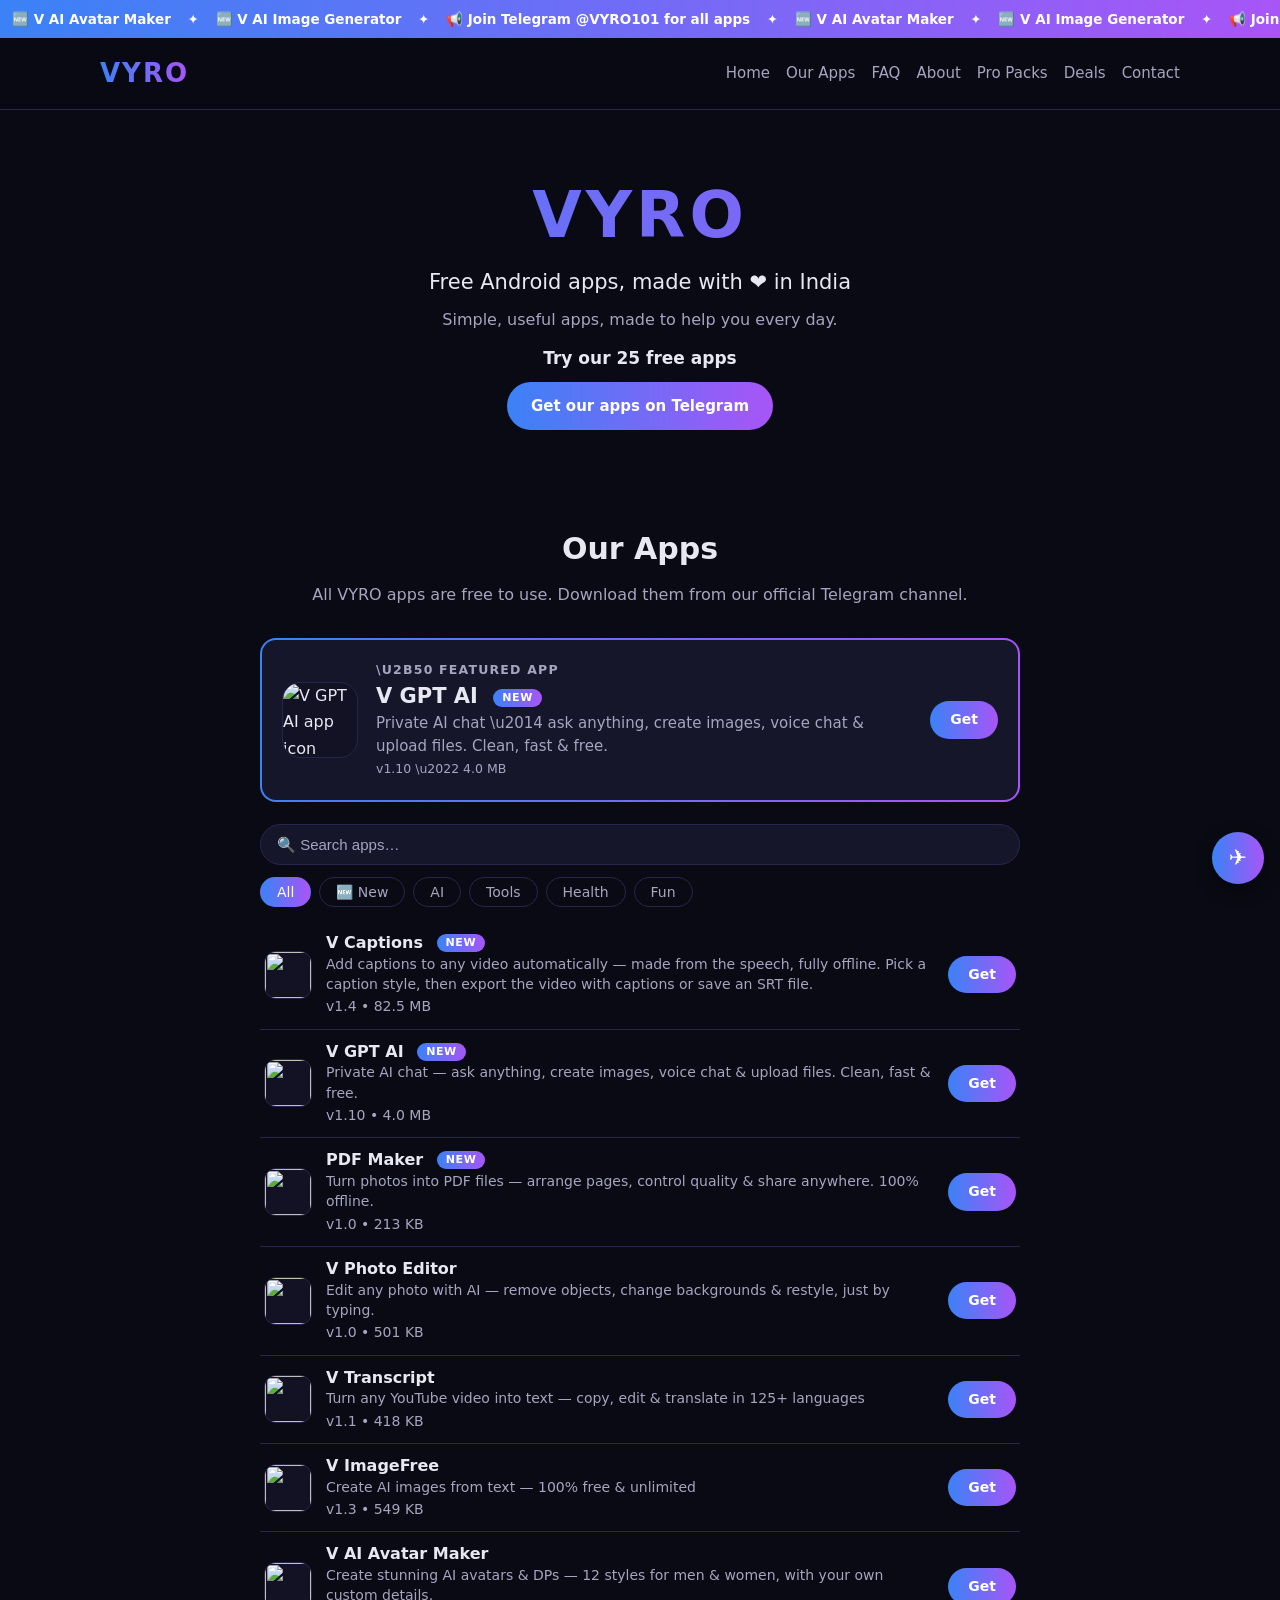
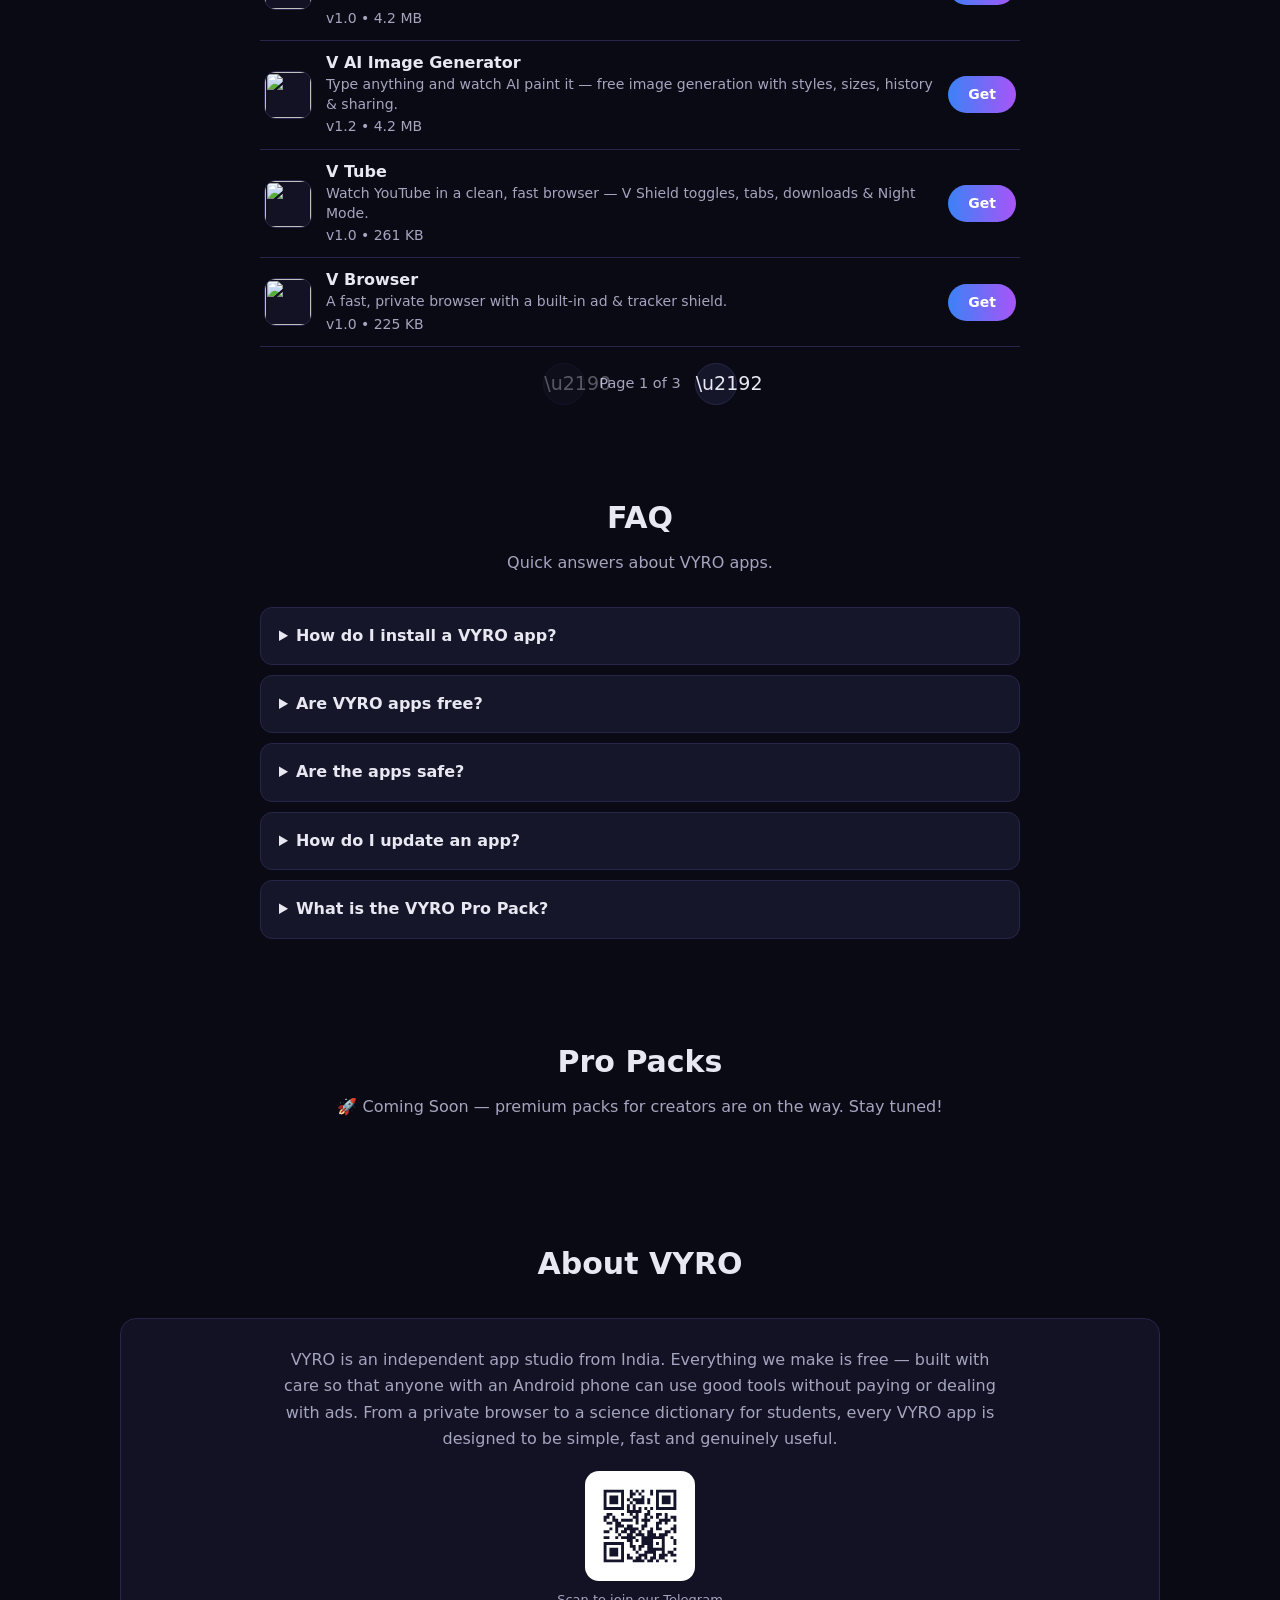
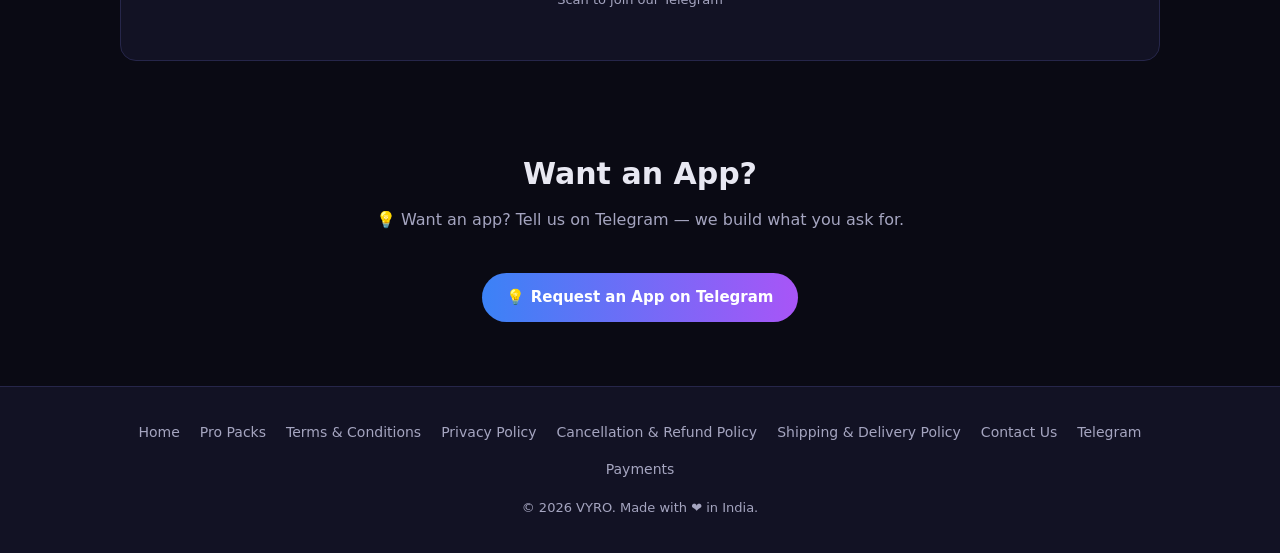
==== commit abe149bc: "Add hero apps-count line (number derived from the apps list in JS)" ====
--- a/index.html
+++ b/index.html
@@ -476,6 +476,7 @@
     <h1>VYRO</h1>
     <p class="tagline">Free Android apps, made with ❤️ in India</p>
     <p class="sub">Simple, useful apps, made to help you every day.</p>
+    <p class="apps-count-line">Try our <span id="appCount">25</span> free apps</p>
     <a class="btn" href="https://t.me/VYRO101" target="_blank" rel="noopener">Get our apps on Telegram</a>
   </section>
 
--- a/style.css
+++ b/style.css
@@ -181,3 +181,4 @@
   .featured-info h3{font-size:18px}
   .featured-info>p:not(.featured-tag):not(.app-meta){font-size:13.5px}
 }
+.hero .apps-count-line{font-size:17px;font-weight:600;color:var(--text);margin-top:10px}
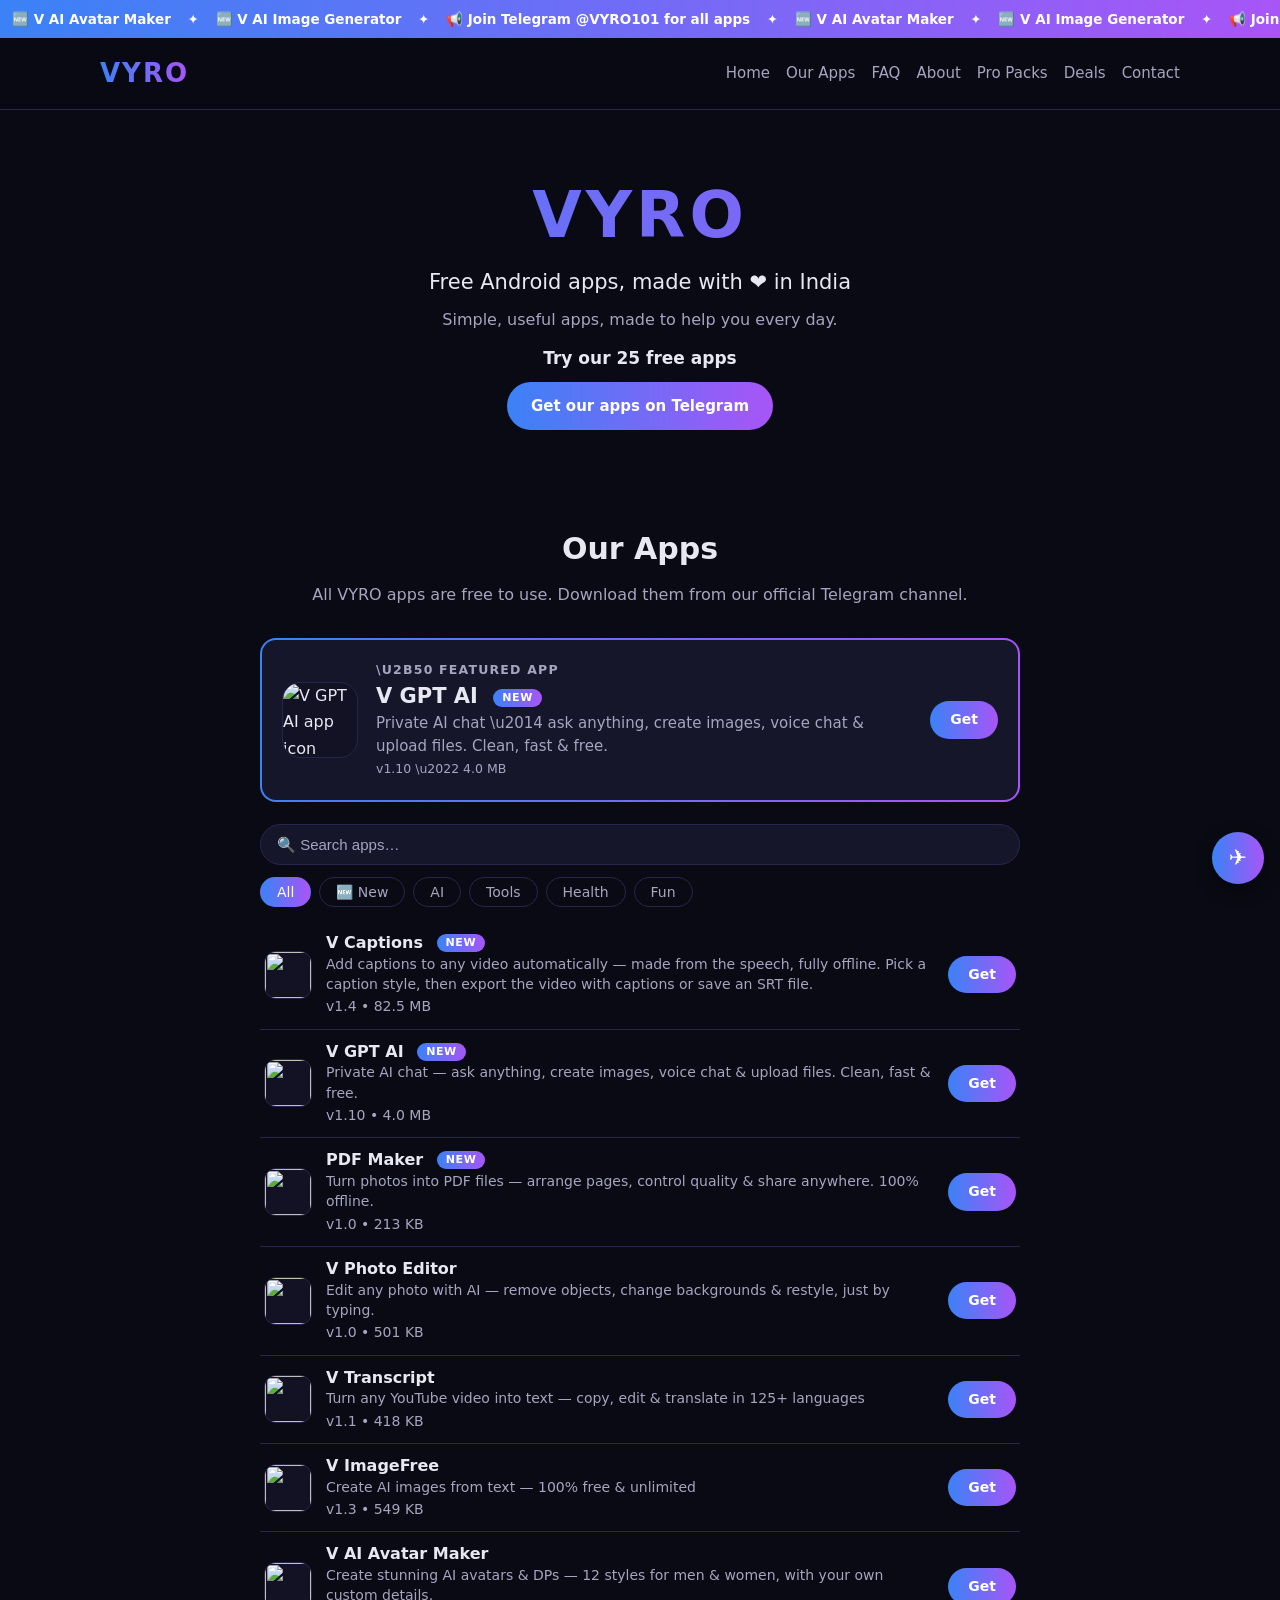
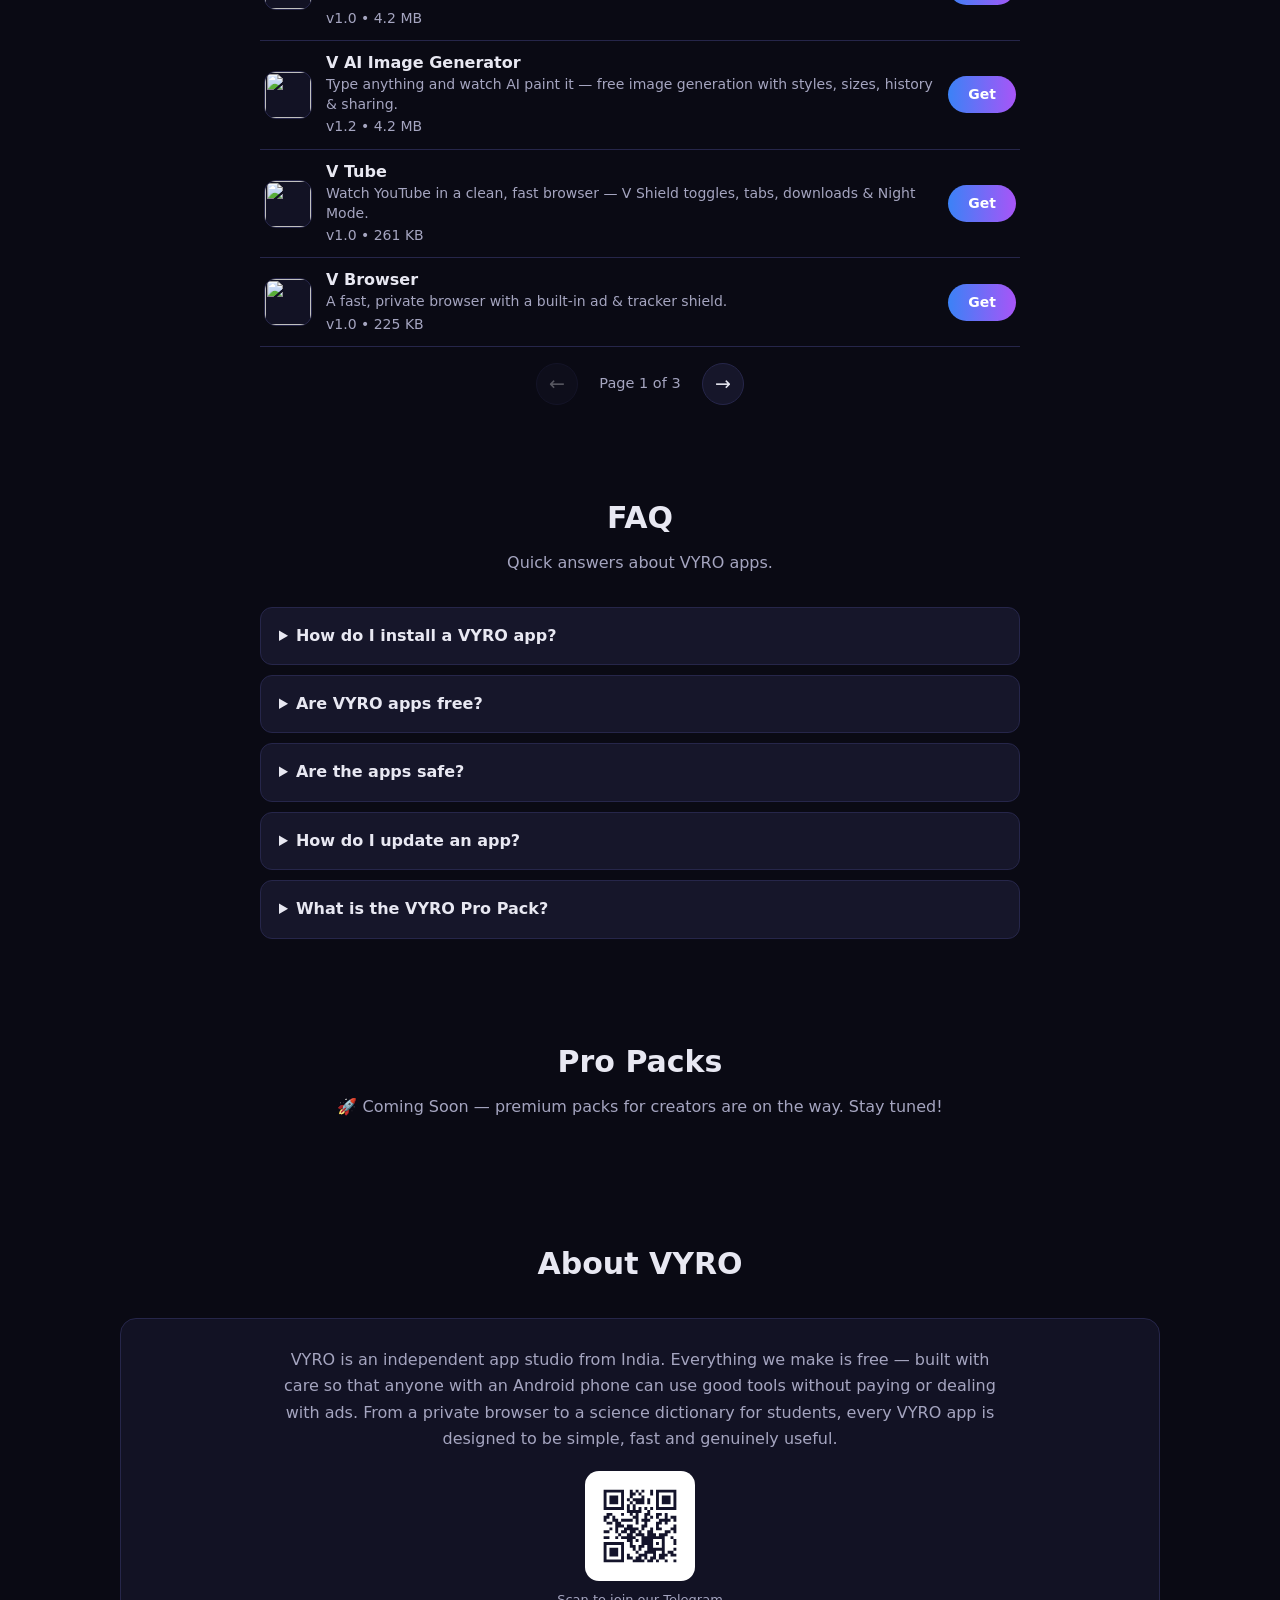
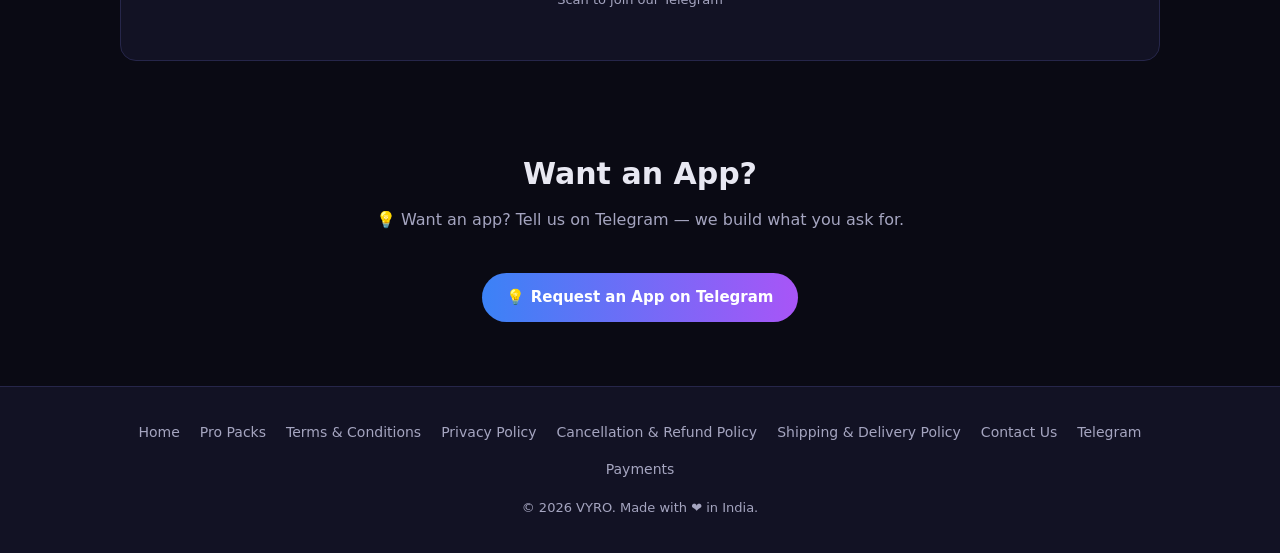
==== commit f45c528d: "Fix pager buttons: real arrow characters instead of literal \u2190/\u2192 text; tidy pager spacing" ====
--- a/index.html
+++ b/index.html
@@ -757,9 +757,9 @@
         </article>
       </div>
       <div class="pager" id="appPager" hidden>
-        <button type="button" class="pager-btn" id="pagerPrev" aria-label="Previous page">\u2190</button>
+        <button type="button" class="pager-btn" id="pagerPrev" aria-label="Previous page">←</button>
         <span class="pager-info" id="pagerInfo">Page 1 of 1</span>
-        <button type="button" class="pager-btn" id="pagerNext" aria-label="Next page">\u2192</button>
+        <button type="button" class="pager-btn" id="pagerNext" aria-label="Next page">→</button>
       </div>
       <p class="no-apps" id="noApps" hidden>No apps found — try a different search.</p>
     </div>
--- a/style.css
+++ b/style.css
@@ -171,10 +171,10 @@
 .featured-info>p:not(.featured-tag):not(.app-meta){color:var(--muted);font-size:15px;line-height:1.5}
 .pager{display:flex;align-items:center;justify-content:center;gap:14px;max-width:760px;margin:16px auto 0}
 .pager[hidden]{display:none}
-.pager-btn{width:42px;height:42px;border-radius:50%;border:1px solid var(--card-border);background:var(--card);color:var(--text);font-size:19px;line-height:1;cursor:pointer;font-family:inherit}
+.pager-btn{width:42px;height:42px;border-radius:50%;border:1px solid var(--card-border);background:var(--card);color:var(--text);font-size:19px;line-height:1;cursor:pointer;font-family:inherit;display:flex;align-items:center;justify-content:center;padding:0;flex:0 0 auto}
 .pager-btn:hover:not(:disabled){border-color:var(--blue)}
 .pager-btn:disabled{opacity:.35;cursor:default}
-.pager-info{color:var(--muted);font-size:14.5px}
+.pager-info{color:var(--muted);font-size:14.5px;white-space:nowrap;min-width:96px;text-align:center}
 @media (max-width:600px){
   .featured-card{gap:13px;padding:15px}
   .featured-icon{width:60px;height:60px;border-radius:14px}
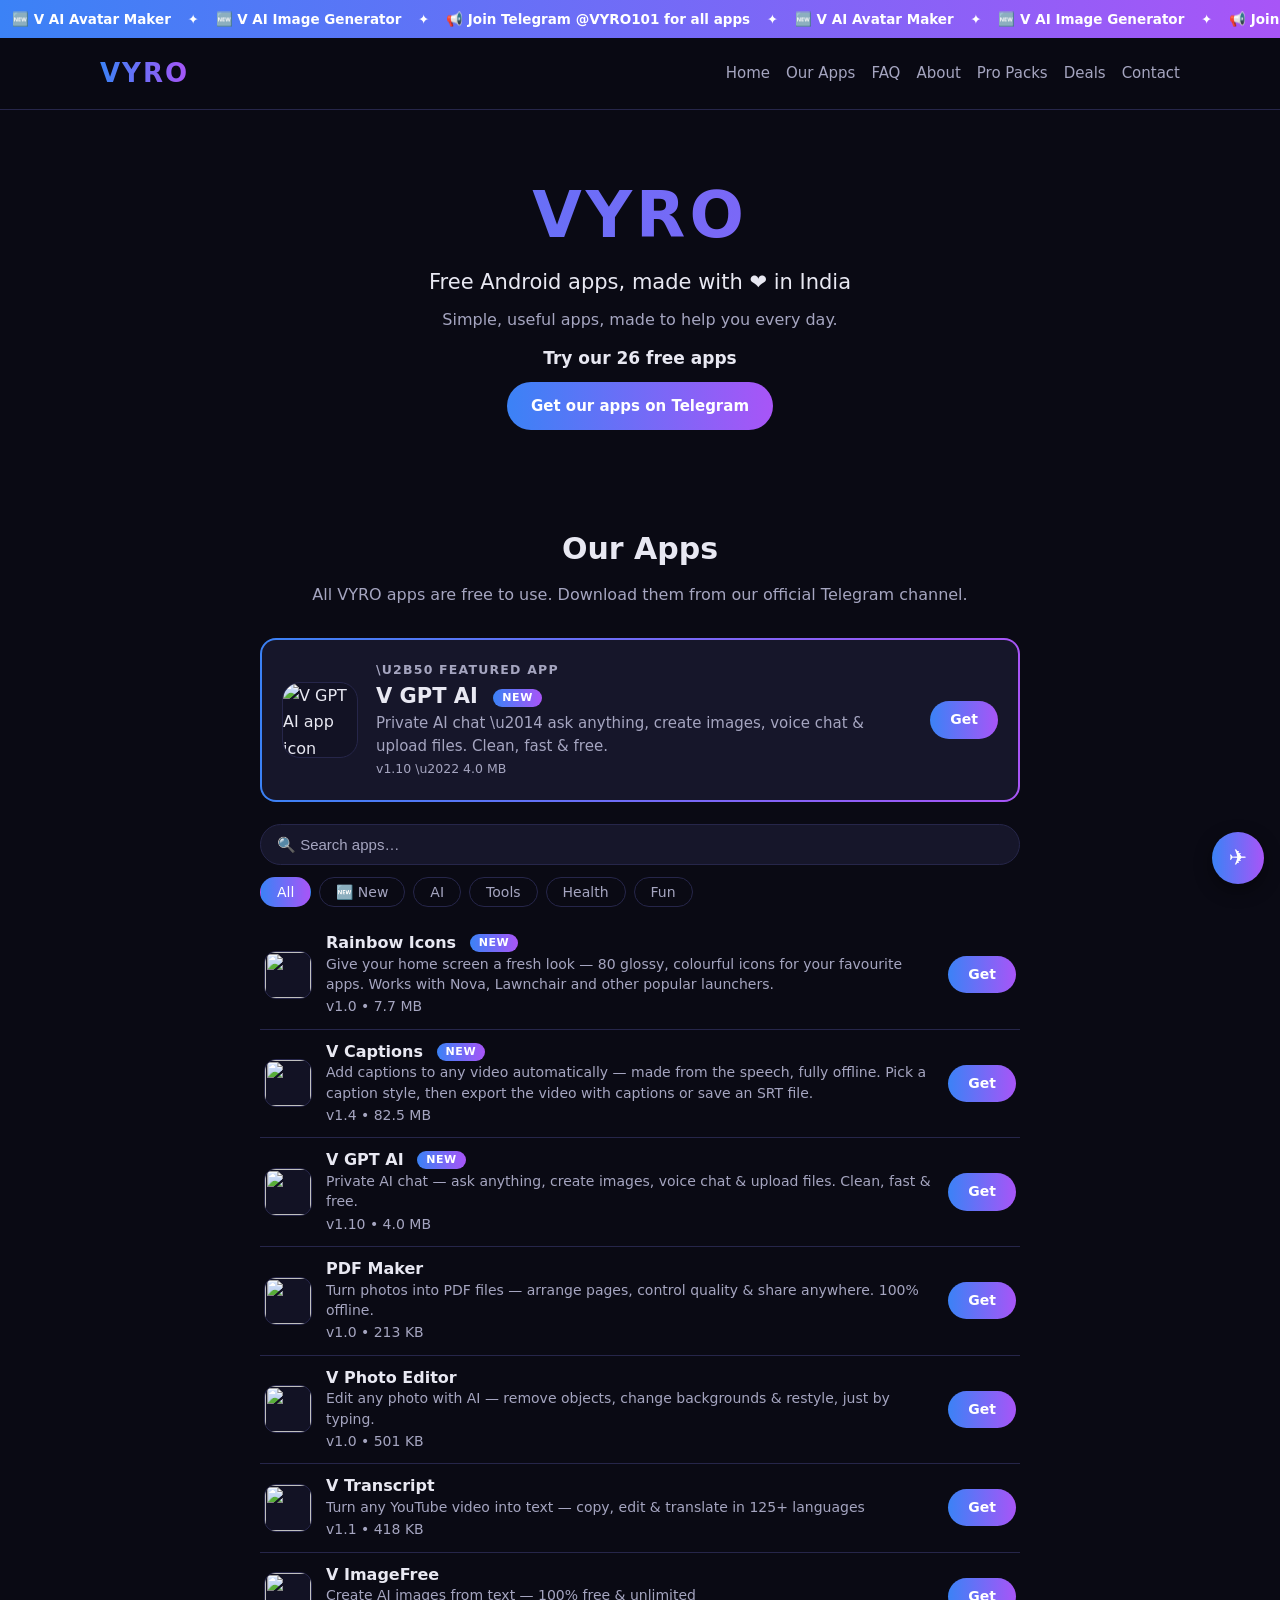
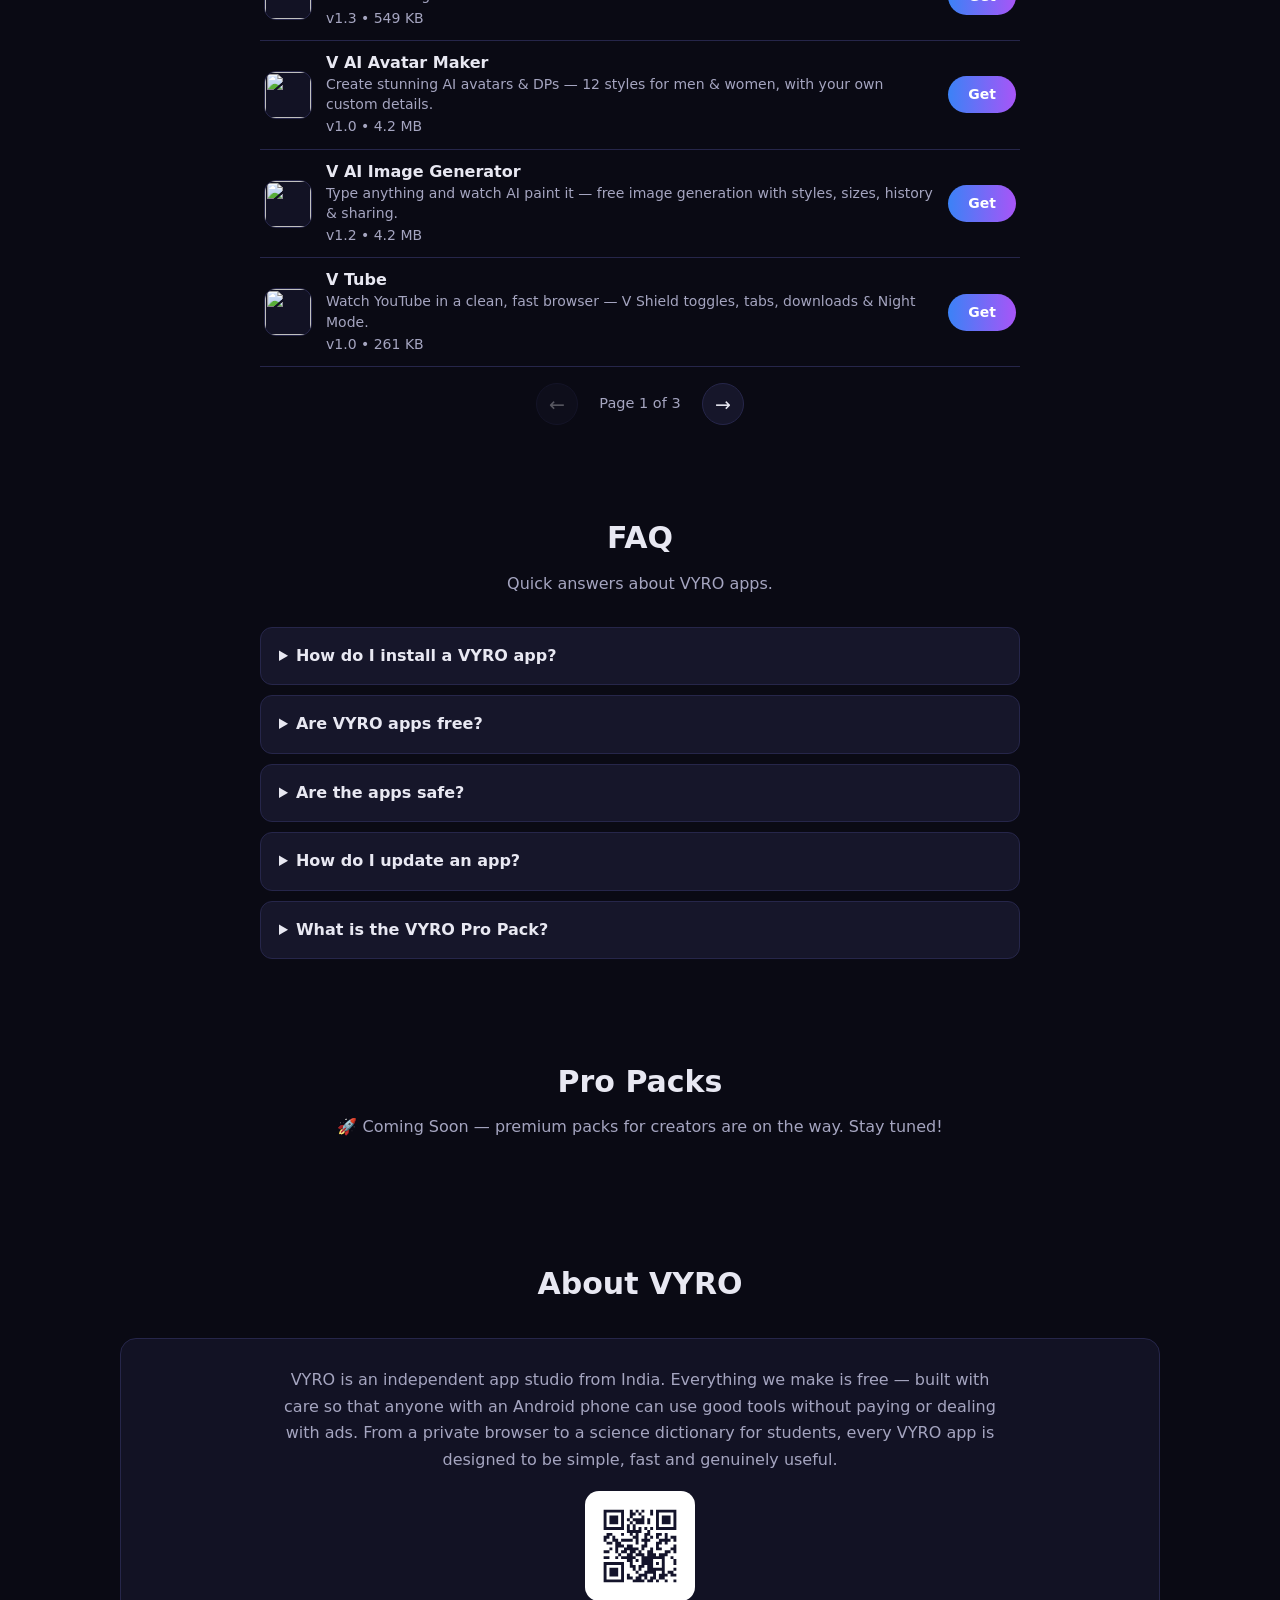
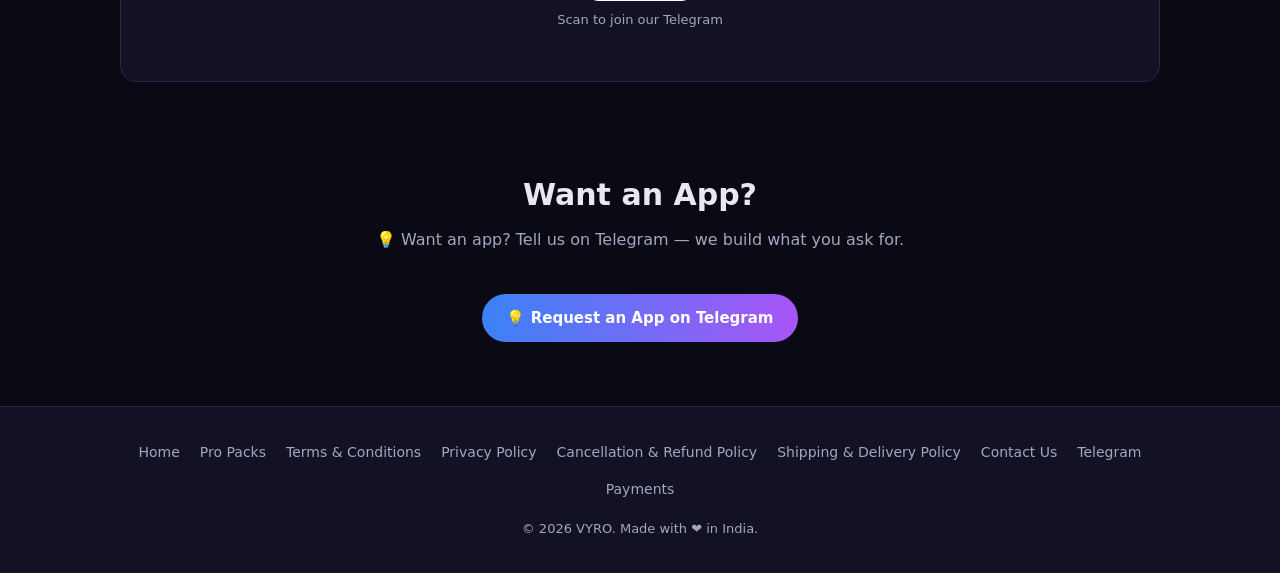
==== commit c0f5250e: "Add Rainbow Icons to apps list (26 apps)" ====
--- a/index.html
+++ b/index.html
@@ -428,6 +428,21 @@
               "priceCurrency": "INR"
             }
           }
+        },
+        {
+          "@type": "ListItem",
+          "position": 26,
+          "item": {
+            "@type": "SoftwareApplication",
+            "name": "Rainbow Icons",
+            "operatingSystem": "Android",
+            "applicationCategory": "UtilitiesApplication",
+            "offers": {
+              "@type": "Offer",
+              "price": "0",
+              "priceCurrency": "INR"
+            }
+          }
         }
       ]
     }
@@ -476,7 +491,7 @@
     <h1>VYRO</h1>
     <p class="tagline">Free Android apps, made with ❤️ in India</p>
     <p class="sub">Simple, useful apps, made to help you every day.</p>
-    <p class="apps-count-line">Try our <span id="appCount">25</span> free apps</p>
+    <p class="apps-count-line">Try our <span id="appCount">26</span> free apps</p>
     <a class="btn" href="https://t.me/VYRO101" target="_blank" rel="noopener">Get our apps on Telegram</a>
   </section>
 
@@ -507,6 +522,16 @@
       </div>
       <div class="app-list" id="appList">
 
+        <article class="app-row" data-new="1" data-cat="tools" data-name="rainbow icons">
+          <div class="app-icon"><img src="icon-rainbow-icons.png" alt="" width="96" height="96" loading="lazy"></div>
+          <div class="app-info">
+            <h3>Rainbow Icons <span class="new-pill">NEW</span></h3>
+            <p>Give your home screen a fresh look — 80 glossy, colourful icons for your favourite apps. Works with Nova, Lawnchair and other popular launchers.</p>
+            <p class="app-meta">v1.0 • 7.7 MB</p>
+          </div>
+          <a class="btn get" aria-label="Get Rainbow Icons on Telegram" href="https://t.me/VYRO101" target="_blank" rel="noopener">Get</a>
+        </article>
+
         <article class="app-row" data-new="1" data-cat="tools" data-name="v captions">
           <div class="app-icon"><img src="icon-v-captions.png" alt="" width="96" height="96" loading="lazy"></div>
           <div class="app-info">
@@ -527,10 +552,10 @@
           <a class="btn get" aria-label="Get V GPT AI on Telegram" href="https://t.me/VYRO101" target="_blank" rel="noopener">Get</a>
         </article>
 
-        <article class="app-row" data-new="1" data-cat="tools" data-name="pdf maker">
+        <article class="app-row" data-cat="tools" data-name="pdf maker">
           <div class="app-icon"><img src="icon-pdf-maker.png" alt="" width="96" height="96" loading="lazy"></div>
           <div class="app-info">
-            <h3>PDF Maker <span class="new-pill">NEW</span></h3>
+            <h3>PDF Maker</h3>
             <p>Turn photos into PDF files — arrange pages, control quality &amp; share anywhere. 100% offline.</p>
             <p class="app-meta">v1.0 • 213 KB</p>
           </div>
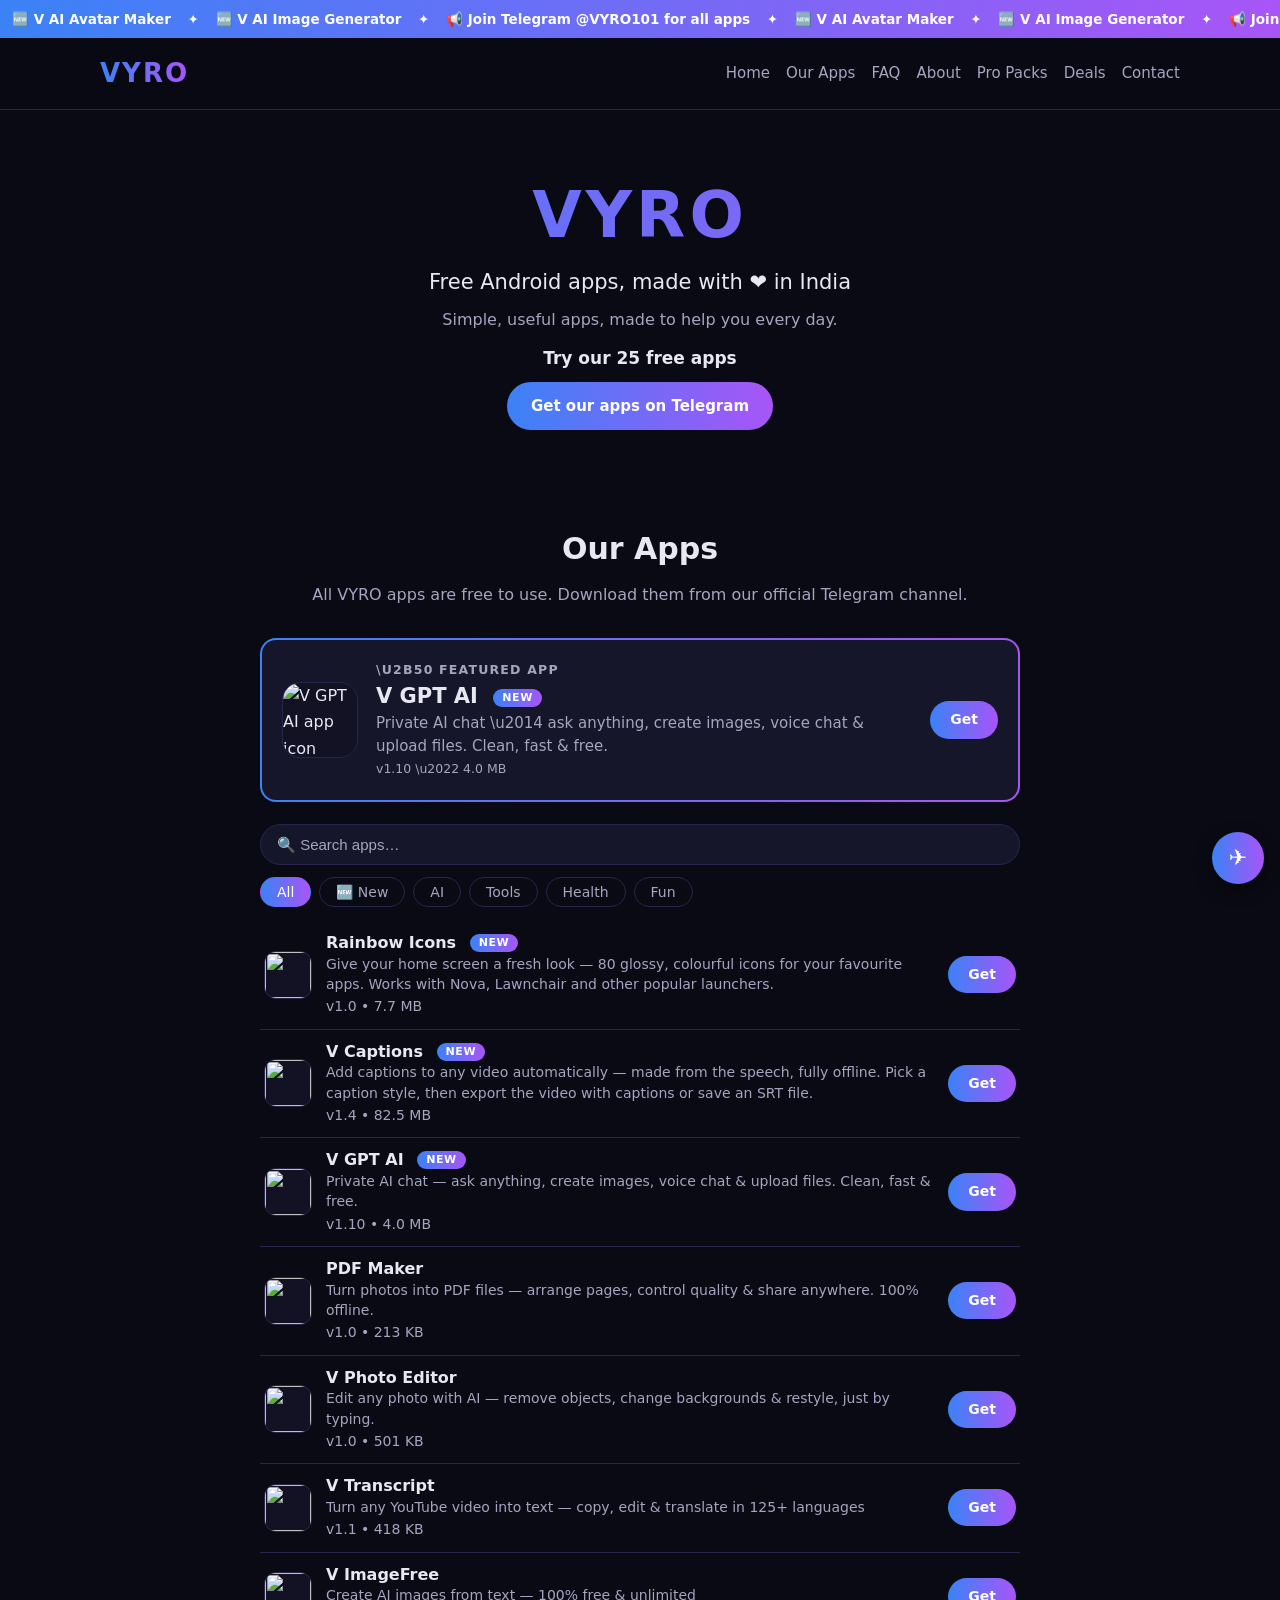
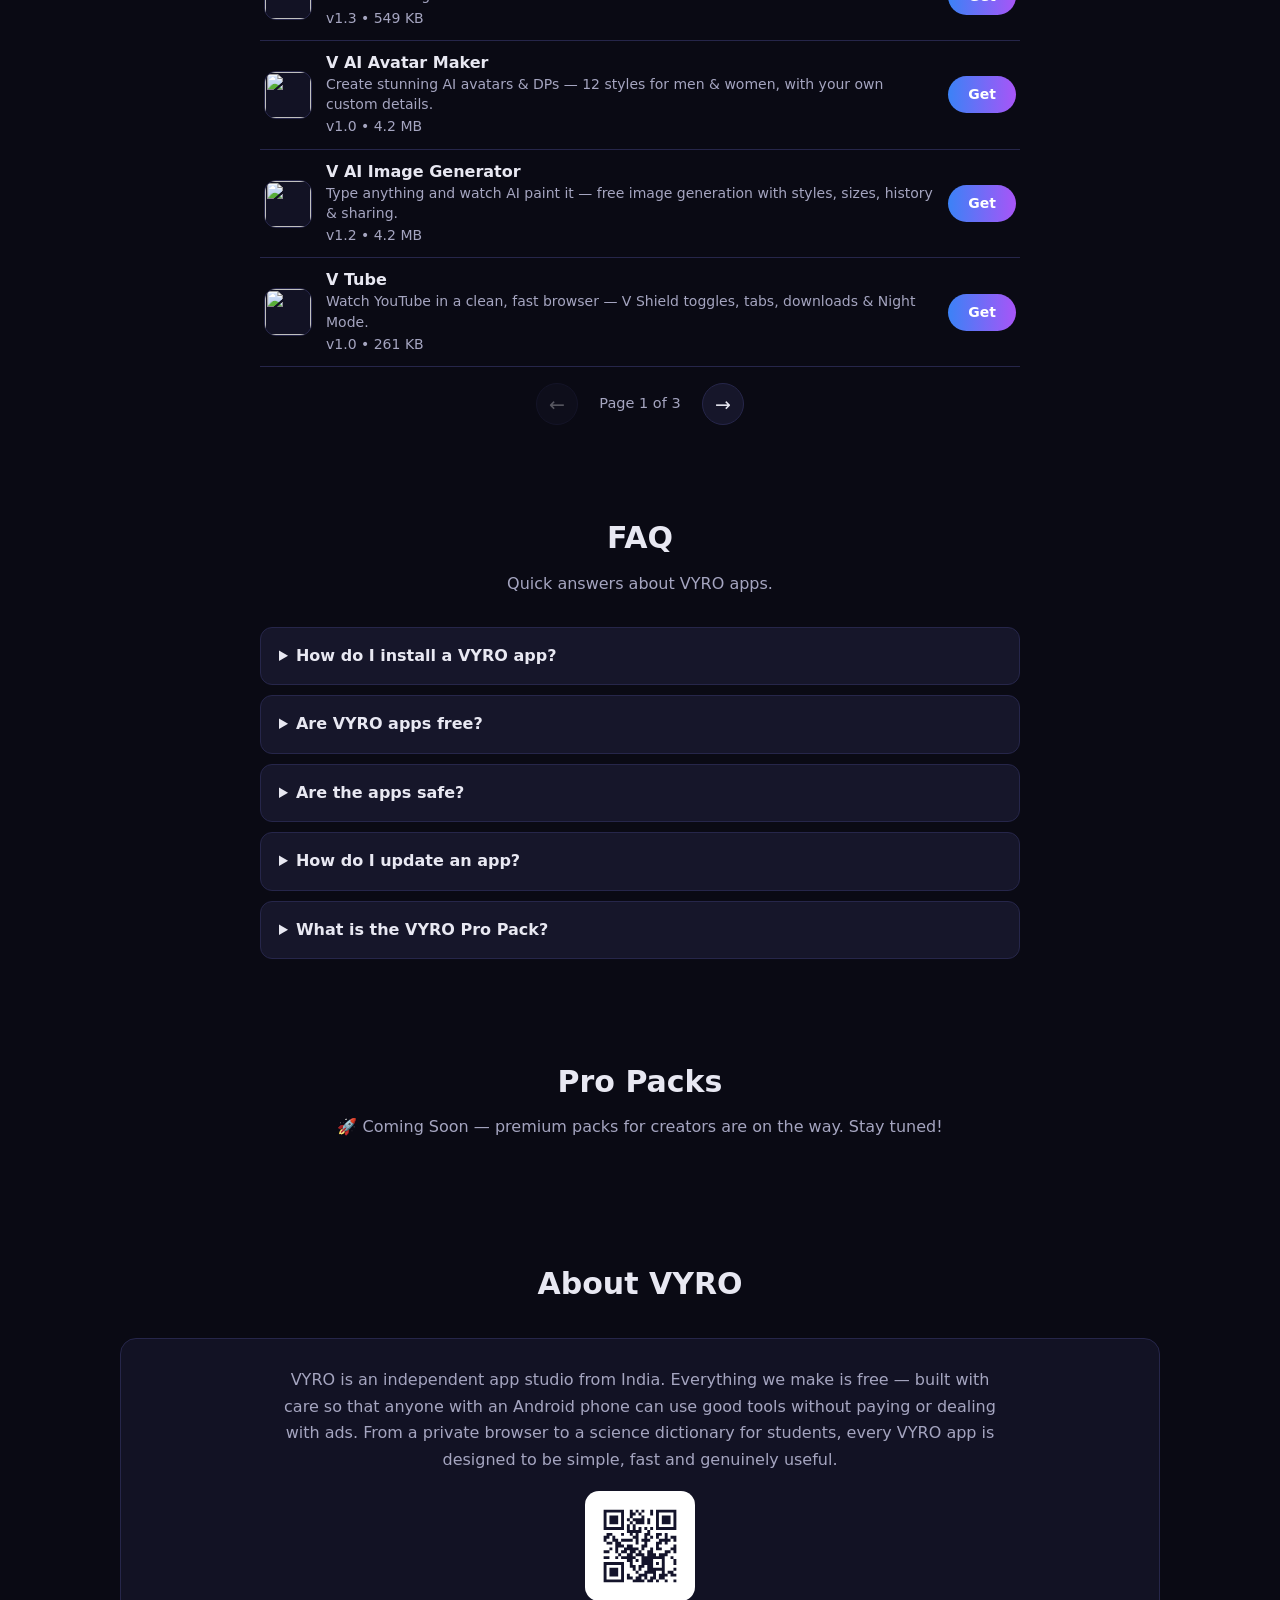
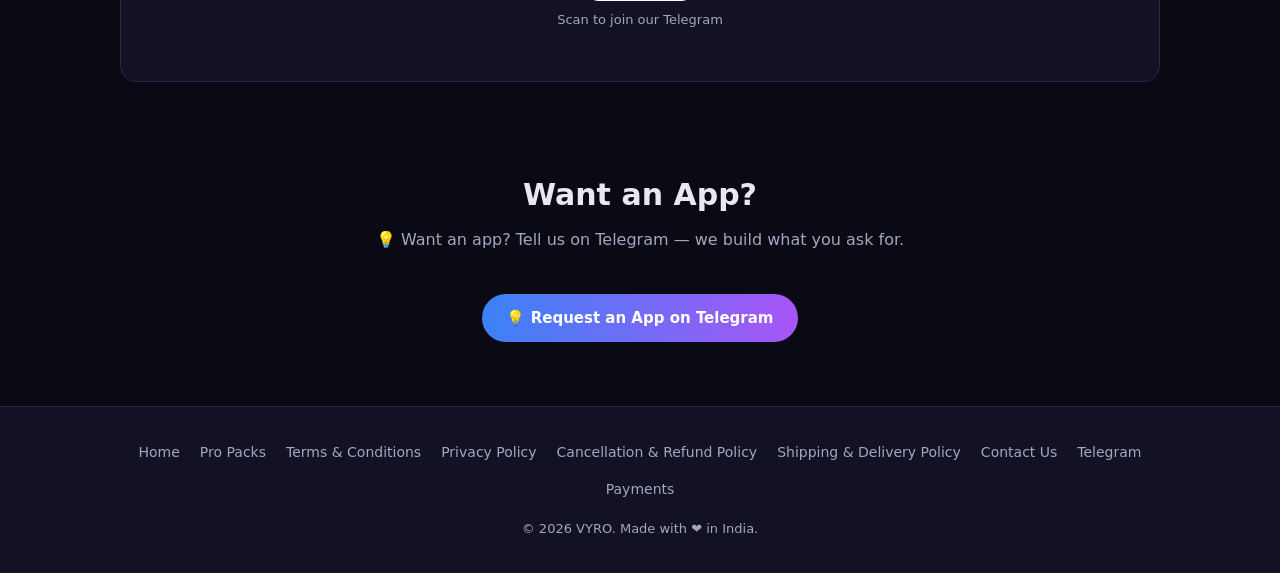
==== commit dbfbca71: "Remove Muse AI Codes from apps list (25 apps)" ====
--- a/index.html
+++ b/index.html
@@ -194,7 +194,22 @@
           "position": 10,
           "item": {
             "@type": "SoftwareApplication",
-            "name": "Muse AI Codes",
+            "name": "V Hydrate",
+            "operatingSystem": "Android",
+            "applicationCategory": "HealthApplication",
+            "offers": {
+              "@type": "Offer",
+              "price": "0",
+              "priceCurrency": "INR"
+            }
+          }
+        },
+        {
+          "@type": "ListItem",
+          "position": 11,
+          "item": {
+            "@type": "SoftwareApplication",
+            "name": "V Share",
             "operatingSystem": "Android",
             "applicationCategory": "UtilitiesApplication",
             "offers": {
@@ -206,10 +221,25 @@
         },
         {
           "@type": "ListItem",
-          "position": 11,
-          "item": {
-            "@type": "SoftwareApplication",
-            "name": "V Hydrate",
+          "position": 12,
+          "item": {
+            "@type": "SoftwareApplication",
+            "name": "V Screen Recorder",
+            "operatingSystem": "Android",
+            "applicationCategory": "MultimediaApplication",
+            "offers": {
+              "@type": "Offer",
+              "price": "0",
+              "priceCurrency": "INR"
+            }
+          }
+        },
+        {
+          "@type": "ListItem",
+          "position": 13,
+          "item": {
+            "@type": "SoftwareApplication",
+            "name": "V Phone Pet",
             "operatingSystem": "Android",
             "applicationCategory": "HealthApplication",
             "offers": {
@@ -221,10 +251,10 @@
         },
         {
           "@type": "ListItem",
-          "position": 12,
-          "item": {
-            "@type": "SoftwareApplication",
-            "name": "V Share",
+          "position": 14,
+          "item": {
+            "@type": "SoftwareApplication",
+            "name": "V 1-Minute",
             "operatingSystem": "Android",
             "applicationCategory": "UtilitiesApplication",
             "offers": {
@@ -236,10 +266,40 @@
         },
         {
           "@type": "ListItem",
-          "position": 13,
-          "item": {
-            "@type": "SoftwareApplication",
-            "name": "V Screen Recorder",
+          "position": 15,
+          "item": {
+            "@type": "SoftwareApplication",
+            "name": "V Emergency Card",
+            "operatingSystem": "Android",
+            "applicationCategory": "UtilitiesApplication",
+            "offers": {
+              "@type": "Offer",
+              "price": "0",
+              "priceCurrency": "INR"
+            }
+          }
+        },
+        {
+          "@type": "ListItem",
+          "position": 16,
+          "item": {
+            "@type": "SoftwareApplication",
+            "name": "V Tube",
+            "operatingSystem": "Android",
+            "applicationCategory": "EntertainmentApplication",
+            "offers": {
+              "@type": "Offer",
+              "price": "0",
+              "priceCurrency": "INR"
+            }
+          }
+        },
+        {
+          "@type": "ListItem",
+          "position": 17,
+          "item": {
+            "@type": "SoftwareApplication",
+            "name": "V AI Image Generator",
             "operatingSystem": "Android",
             "applicationCategory": "MultimediaApplication",
             "offers": {
@@ -251,25 +311,40 @@
         },
         {
           "@type": "ListItem",
-          "position": 14,
-          "item": {
-            "@type": "SoftwareApplication",
-            "name": "V Phone Pet",
-            "operatingSystem": "Android",
-            "applicationCategory": "HealthApplication",
-            "offers": {
-              "@type": "Offer",
-              "price": "0",
-              "priceCurrency": "INR"
-            }
-          }
-        },
-        {
-          "@type": "ListItem",
-          "position": 15,
-          "item": {
-            "@type": "SoftwareApplication",
-            "name": "V 1-Minute",
+          "position": 18,
+          "item": {
+            "@type": "SoftwareApplication",
+            "name": "V AI Avatar Maker",
+            "operatingSystem": "Android",
+            "applicationCategory": "MultimediaApplication",
+            "offers": {
+              "@type": "Offer",
+              "price": "0",
+              "priceCurrency": "INR"
+            }
+          }
+        },
+        {
+          "@type": "ListItem",
+          "position": 19,
+          "item": {
+            "@type": "SoftwareApplication",
+            "name": "V ImageFree",
+            "operatingSystem": "Android",
+            "applicationCategory": "MultimediaApplication",
+            "offers": {
+              "@type": "Offer",
+              "price": "0",
+              "priceCurrency": "INR"
+            }
+          }
+        },
+        {
+          "@type": "ListItem",
+          "position": 20,
+          "item": {
+            "@type": "SoftwareApplication",
+            "name": "V Transcript",
             "operatingSystem": "Android",
             "applicationCategory": "UtilitiesApplication",
             "offers": {
@@ -281,10 +356,25 @@
         },
         {
           "@type": "ListItem",
-          "position": 16,
-          "item": {
-            "@type": "SoftwareApplication",
-            "name": "V Emergency Card",
+          "position": 21,
+          "item": {
+            "@type": "SoftwareApplication",
+            "name": "V Photo Editor",
+            "operatingSystem": "Android",
+            "applicationCategory": "MultimediaApplication",
+            "offers": {
+              "@type": "Offer",
+              "price": "0",
+              "priceCurrency": "INR"
+            }
+          }
+        },
+        {
+          "@type": "ListItem",
+          "position": 22,
+          "item": {
+            "@type": "SoftwareApplication",
+            "name": "PDF Maker",
             "operatingSystem": "Android",
             "applicationCategory": "UtilitiesApplication",
             "offers": {
@@ -296,70 +386,25 @@
         },
         {
           "@type": "ListItem",
-          "position": 17,
-          "item": {
-            "@type": "SoftwareApplication",
-            "name": "V Tube",
-            "operatingSystem": "Android",
-            "applicationCategory": "EntertainmentApplication",
-            "offers": {
-              "@type": "Offer",
-              "price": "0",
-              "priceCurrency": "INR"
-            }
-          }
-        },
-        {
-          "@type": "ListItem",
-          "position": 18,
-          "item": {
-            "@type": "SoftwareApplication",
-            "name": "V AI Image Generator",
-            "operatingSystem": "Android",
-            "applicationCategory": "MultimediaApplication",
-            "offers": {
-              "@type": "Offer",
-              "price": "0",
-              "priceCurrency": "INR"
-            }
-          }
-        },
-        {
-          "@type": "ListItem",
-          "position": 19,
-          "item": {
-            "@type": "SoftwareApplication",
-            "name": "V AI Avatar Maker",
-            "operatingSystem": "Android",
-            "applicationCategory": "MultimediaApplication",
-            "offers": {
-              "@type": "Offer",
-              "price": "0",
-              "priceCurrency": "INR"
-            }
-          }
-        },
-        {
-          "@type": "ListItem",
-          "position": 20,
-          "item": {
-            "@type": "SoftwareApplication",
-            "name": "V ImageFree",
-            "operatingSystem": "Android",
-            "applicationCategory": "MultimediaApplication",
-            "offers": {
-              "@type": "Offer",
-              "price": "0",
-              "priceCurrency": "INR"
-            }
-          }
-        },
-        {
-          "@type": "ListItem",
-          "position": 21,
-          "item": {
-            "@type": "SoftwareApplication",
-            "name": "V Transcript",
+          "position": 23,
+          "item": {
+            "@type": "SoftwareApplication",
+            "name": "V GPT AI",
+            "operatingSystem": "Android",
+            "applicationCategory": "CommunicationApplication",
+            "offers": {
+              "@type": "Offer",
+              "price": "0",
+              "priceCurrency": "INR"
+            }
+          }
+        },
+        {
+          "@type": "ListItem",
+          "position": 24,
+          "item": {
+            "@type": "SoftwareApplication",
+            "name": "V Captions",
             "operatingSystem": "Android",
             "applicationCategory": "UtilitiesApplication",
             "offers": {
@@ -371,67 +416,7 @@
         },
         {
           "@type": "ListItem",
-          "position": 22,
-          "item": {
-            "@type": "SoftwareApplication",
-            "name": "V Photo Editor",
-            "operatingSystem": "Android",
-            "applicationCategory": "MultimediaApplication",
-            "offers": {
-              "@type": "Offer",
-              "price": "0",
-              "priceCurrency": "INR"
-            }
-          }
-        },
-        {
-          "@type": "ListItem",
-          "position": 23,
-          "item": {
-            "@type": "SoftwareApplication",
-            "name": "PDF Maker",
-            "operatingSystem": "Android",
-            "applicationCategory": "UtilitiesApplication",
-            "offers": {
-              "@type": "Offer",
-              "price": "0",
-              "priceCurrency": "INR"
-            }
-          }
-        },
-        {
-          "@type": "ListItem",
-          "position": 24,
-          "item": {
-            "@type": "SoftwareApplication",
-            "name": "V GPT AI",
-            "operatingSystem": "Android",
-            "applicationCategory": "CommunicationApplication",
-            "offers": {
-              "@type": "Offer",
-              "price": "0",
-              "priceCurrency": "INR"
-            }
-          }
-        },
-        {
-          "@type": "ListItem",
           "position": 25,
-          "item": {
-            "@type": "SoftwareApplication",
-            "name": "V Captions",
-            "operatingSystem": "Android",
-            "applicationCategory": "UtilitiesApplication",
-            "offers": {
-              "@type": "Offer",
-              "price": "0",
-              "priceCurrency": "INR"
-            }
-          }
-        },
-        {
-          "@type": "ListItem",
-          "position": 26,
           "item": {
             "@type": "SoftwareApplication",
             "name": "Rainbow Icons",
@@ -709,16 +694,6 @@
             <p class="app-meta">v1.0 • 525 KB</p>
           </div>
           <a class="btn get" aria-label="Get V Uncensored AI on Telegram" href="https://t.me/VYRO101" target="_blank" rel="noopener">Get</a>
-        </article>
-
-        <article class="app-row" data-cat="ai" data-name="muse ai codes">
-          <div class="app-icon"><img src="icon-muse-ai-codes.png" alt="" width="96" height="96" loading="lazy"></div>
-          <div class="app-info">
-            <h3>Muse AI Codes</h3>
-            <p>Special limited-time codes for Muse AI — tap to copy, with a redeem guide and timer.</p>
-            <p class="app-meta">v1.3 • 289 KB</p>
-          </div>
-          <a class="btn get" aria-label="Get Muse AI Codes on Telegram" href="https://t.me/VYRO101" target="_blank" rel="noopener">Get</a>
         </article>
 
         <article class="app-row" data-cat="health" data-name="v hydrate">
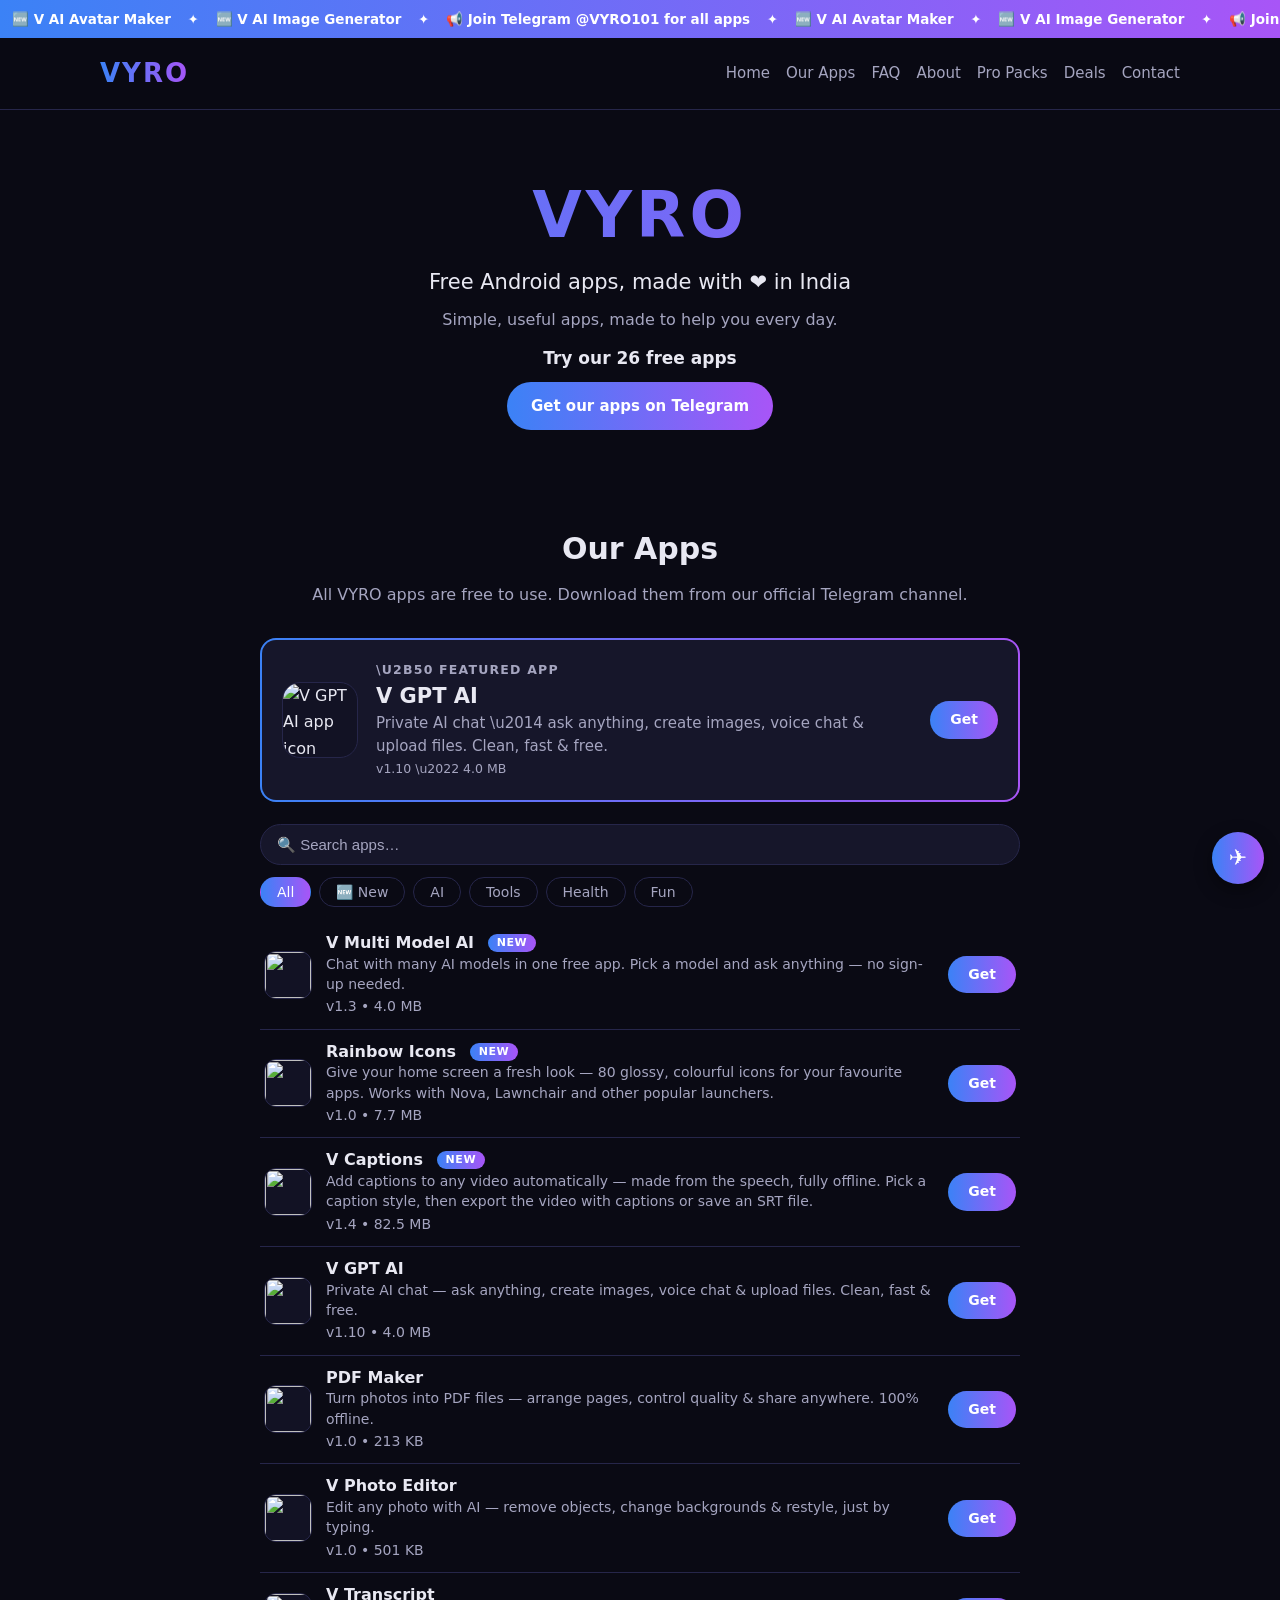
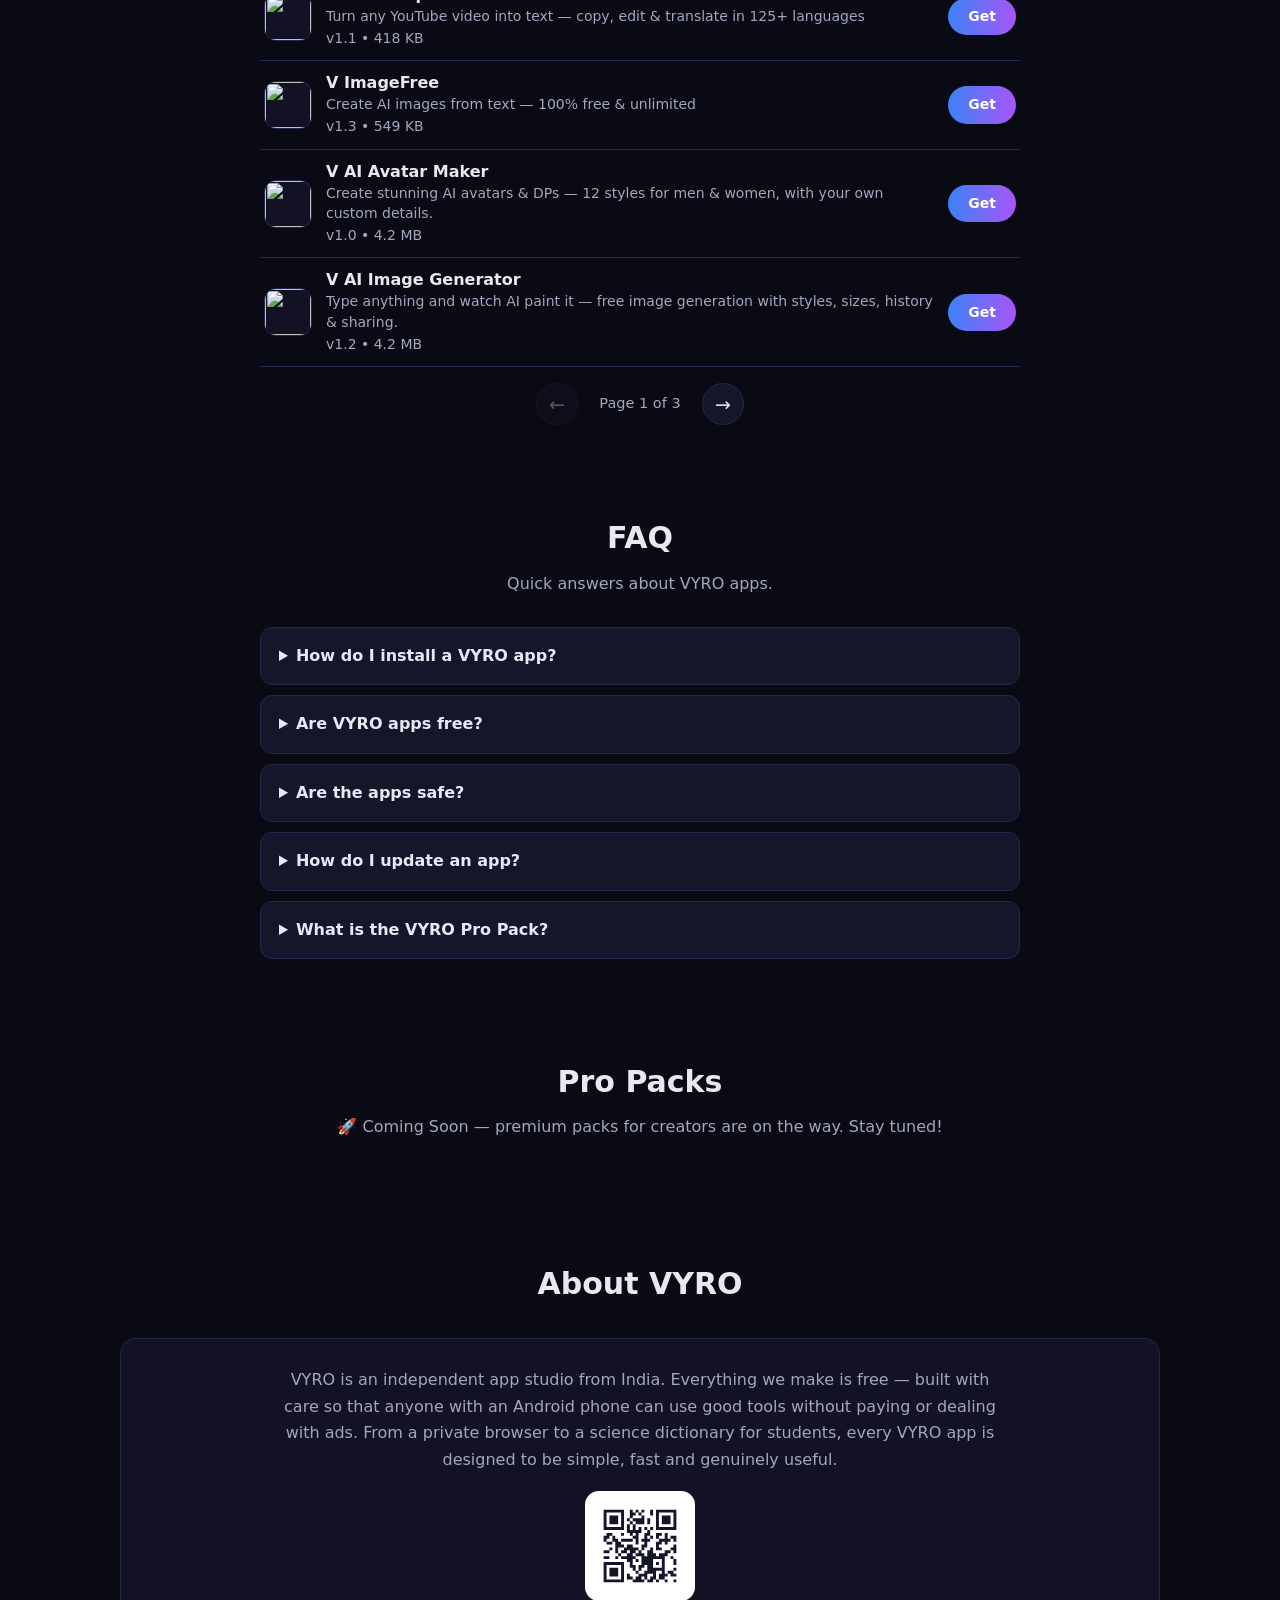
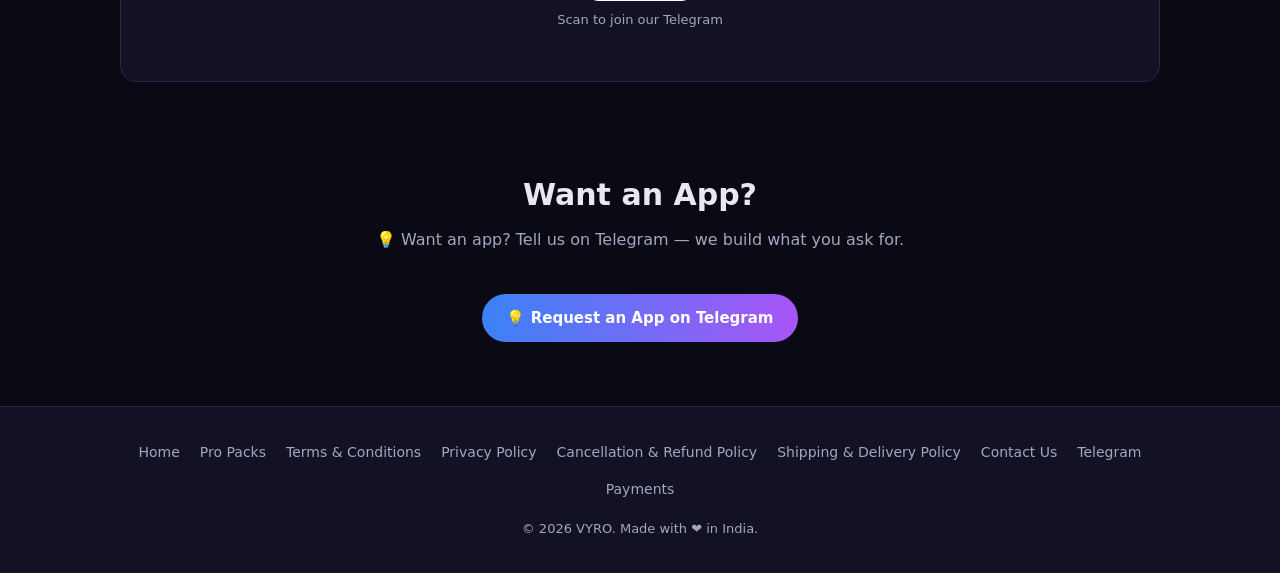
==== commit 9b6754f8: "Add V Multi Model AI to apps list (26 apps)" ====
--- a/index.html
+++ b/index.html
@@ -428,6 +428,21 @@
               "priceCurrency": "INR"
             }
           }
+        },
+        {
+          "@type": "ListItem",
+          "position": 26,
+          "item": {
+            "@type": "SoftwareApplication",
+            "name": "V Multi Model AI",
+            "operatingSystem": "Android",
+            "applicationCategory": "CommunicationApplication",
+            "offers": {
+              "@type": "Offer",
+              "price": "0",
+              "priceCurrency": "INR"
+            }
+          }
         }
       ]
     }
@@ -488,7 +503,7 @@
         <div class="featured-icon"><img src="icon-v-gpt-ai.png" alt="V GPT AI app icon" width="96" height="96"></div>
         <div class="featured-info">
           <p class="featured-tag">\u2b50 Featured App</p>
-          <h3>V GPT AI <span class="new-pill">NEW</span></h3>
+          <h3>V GPT AI</h3>
           <p>Private AI chat \u2014 ask anything, create images, voice chat &amp; upload files. Clean, fast &amp; free.</p>
           <p class="app-meta">v1.10 \u2022 4.0 MB</p>
         </div>
@@ -507,6 +522,16 @@
       </div>
       <div class="app-list" id="appList">
 
+        <article class="app-row" data-new="1" data-cat="ai" data-name="v multi model ai">
+          <div class="app-icon"><img src="icon-v-multi-model-ai.png" alt="" width="96" height="96" loading="lazy"></div>
+          <div class="app-info">
+            <h3>V Multi Model AI <span class="new-pill">NEW</span></h3>
+            <p>Chat with many AI models in one free app. Pick a model and ask anything — no sign-up needed.</p>
+            <p class="app-meta">v1.3 • 4.0 MB</p>
+          </div>
+          <a class="btn get" aria-label="Get V Multi Model AI on Telegram" href="https://t.me/VYRO101" target="_blank" rel="noopener">Get</a>
+        </article>
+
         <article class="app-row" data-new="1" data-cat="tools" data-name="rainbow icons">
           <div class="app-icon"><img src="icon-rainbow-icons.png" alt="" width="96" height="96" loading="lazy"></div>
           <div class="app-info">
@@ -527,10 +552,10 @@
           <a class="btn get" aria-label="Get V Captions on Telegram" href="https://t.me/VYRO101" target="_blank" rel="noopener">Get</a>
         </article>
 
-        <article class="app-row" data-new="1" data-cat="ai" data-name="v gpt ai">
+        <article class="app-row" data-cat="ai" data-name="v gpt ai">
           <div class="app-icon"><img src="icon-v-gpt-ai.png" alt="" width="96" height="96" loading="lazy"></div>
           <div class="app-info">
-            <h3>V GPT AI <span class="new-pill">NEW</span></h3>
+            <h3>V GPT AI</h3>
             <p>Private AI chat — ask anything, create images, voice chat &amp; upload files. Clean, fast &amp; free.</p>
             <p class="app-meta">v1.10 • 4.0 MB</p>
           </div>
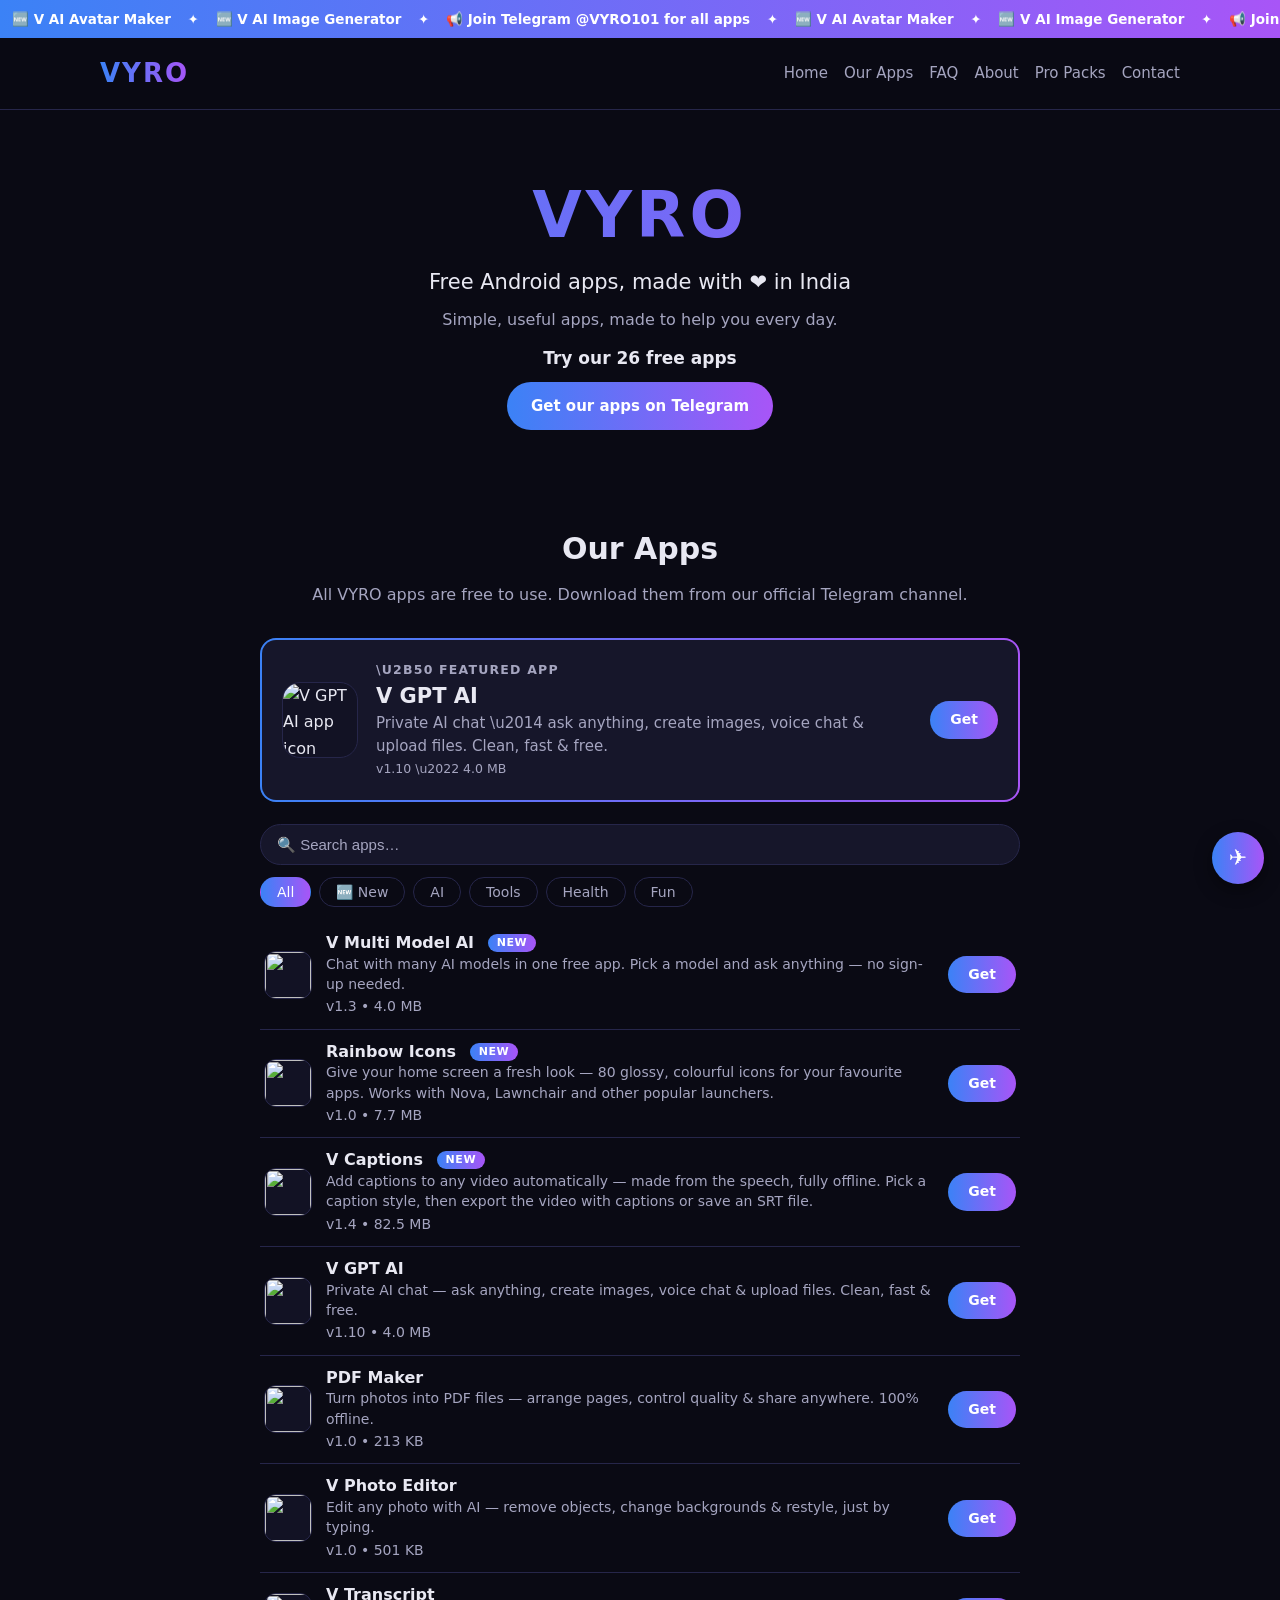
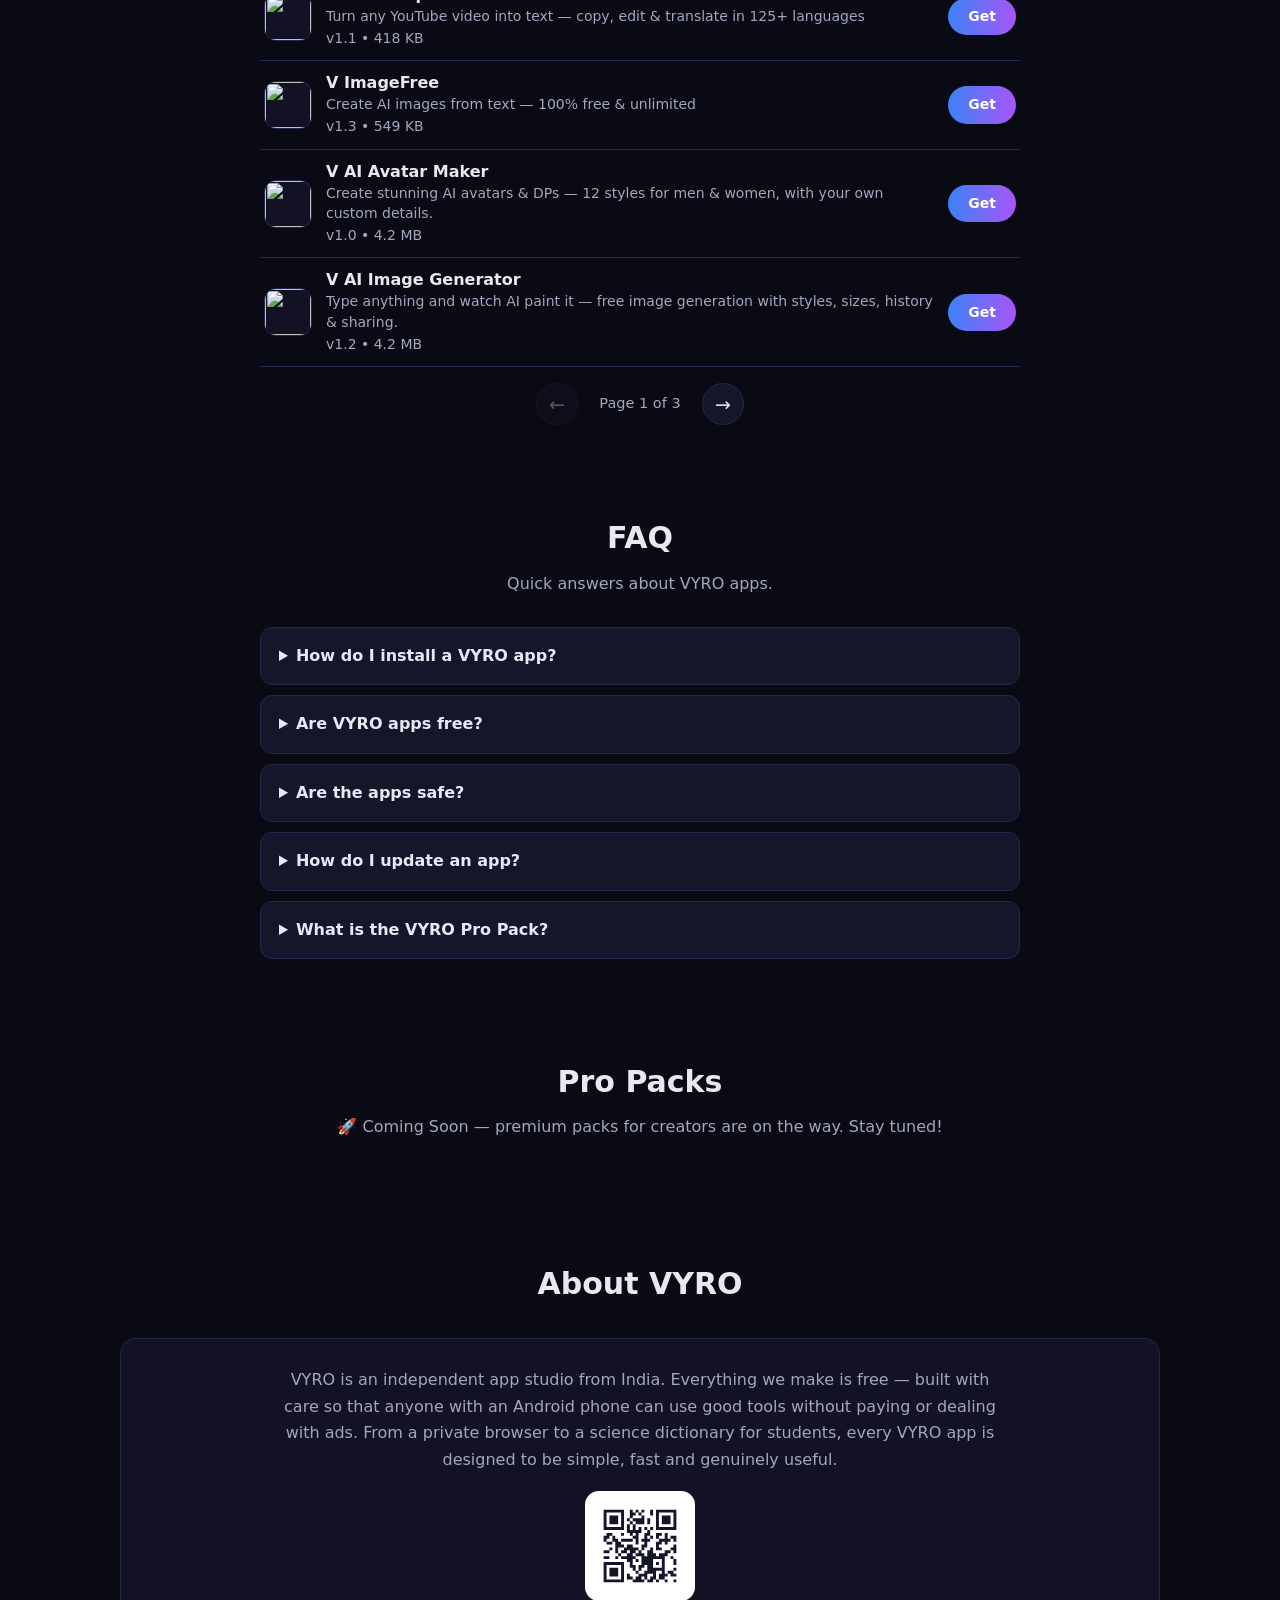
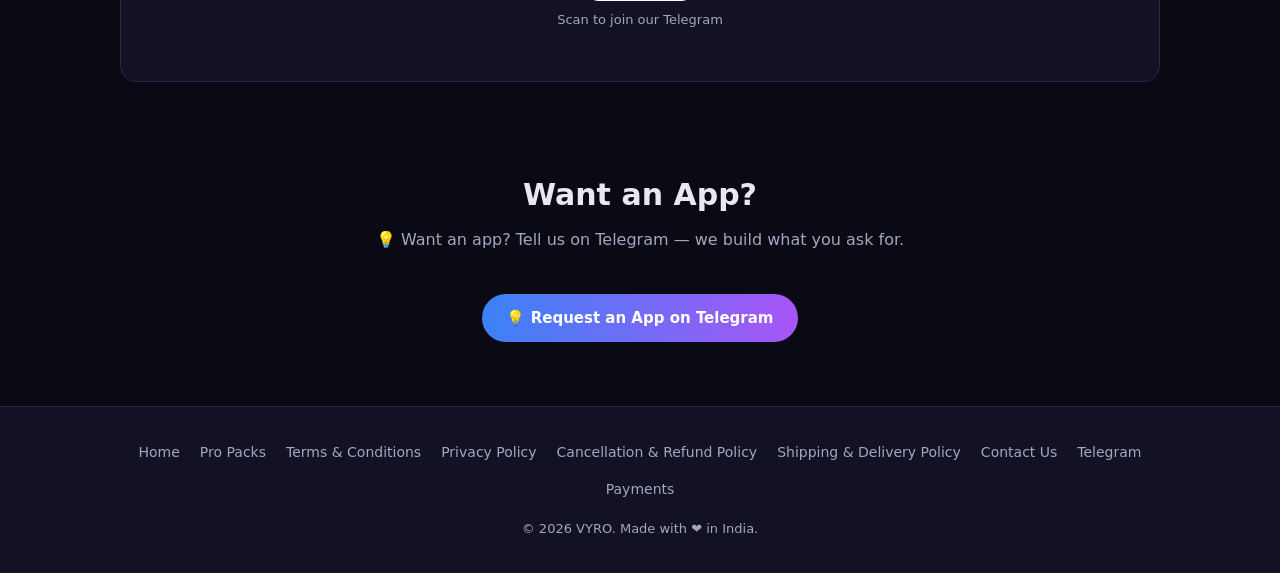
==== commit 0f037d50: "Remove Deals page link from nav on all pages; drop afffdeals mention from tg-direct.js comment (deal" ====
--- a/index.html
+++ b/index.html
@@ -480,7 +480,6 @@
       <a href='/#faq'>FAQ</a>
       <a href='/#about'>About</a>
       <a href='/store'>Pro Packs</a>
-      <a href='/deals'>Deals</a>
       <a href='/contact'>Contact</a>
     </nav>
   </div>
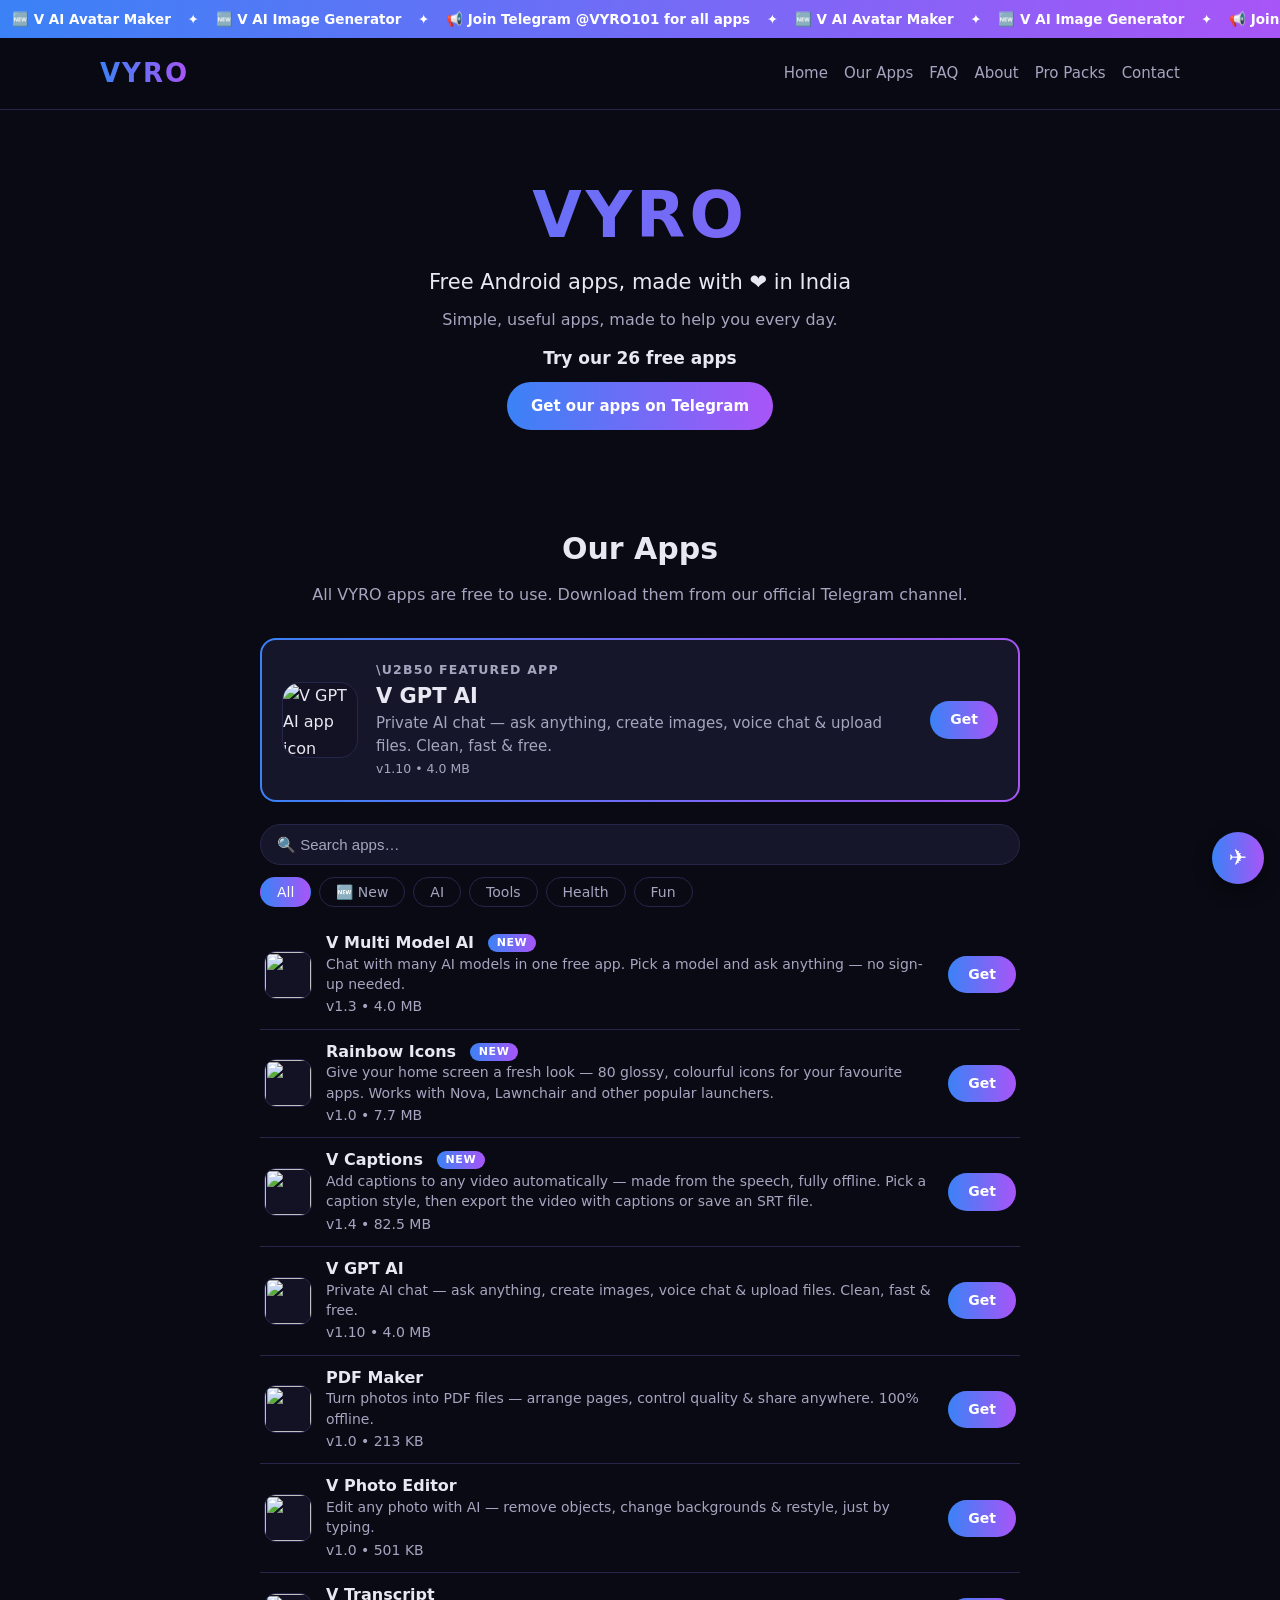
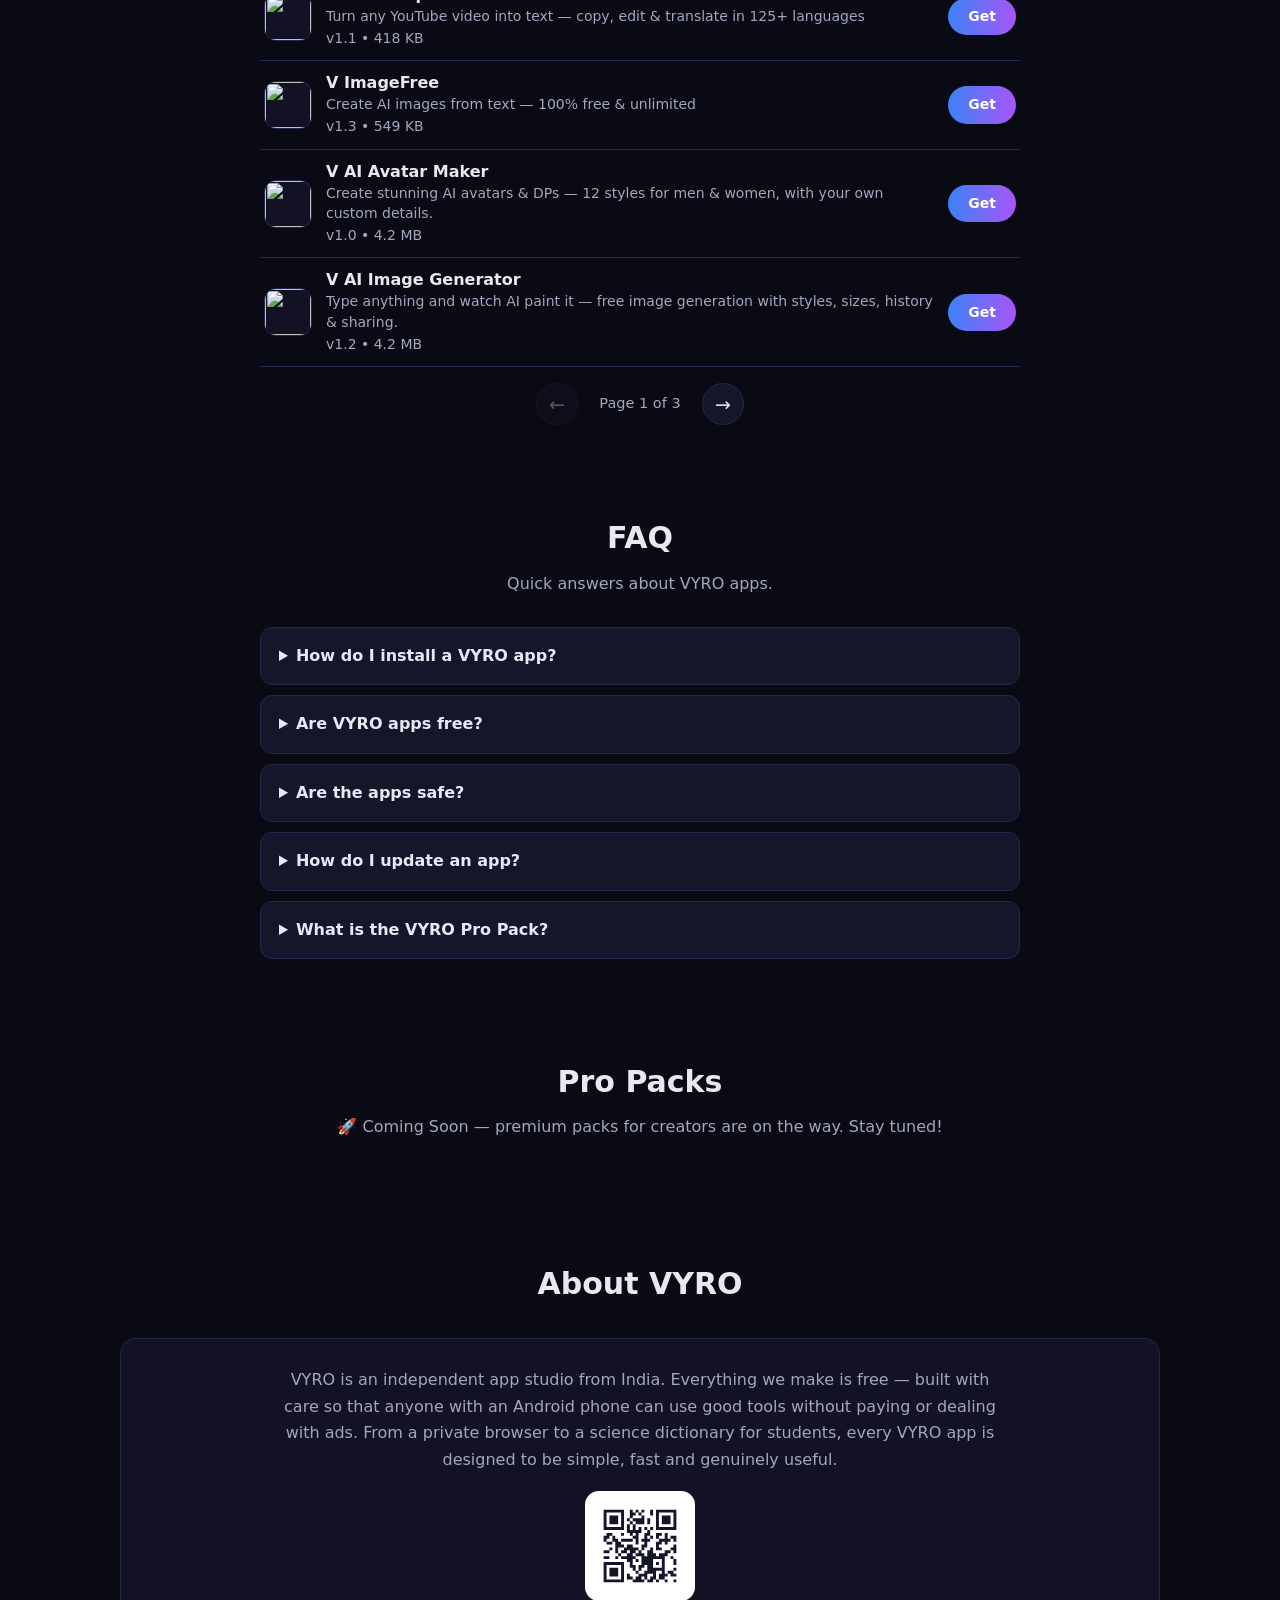
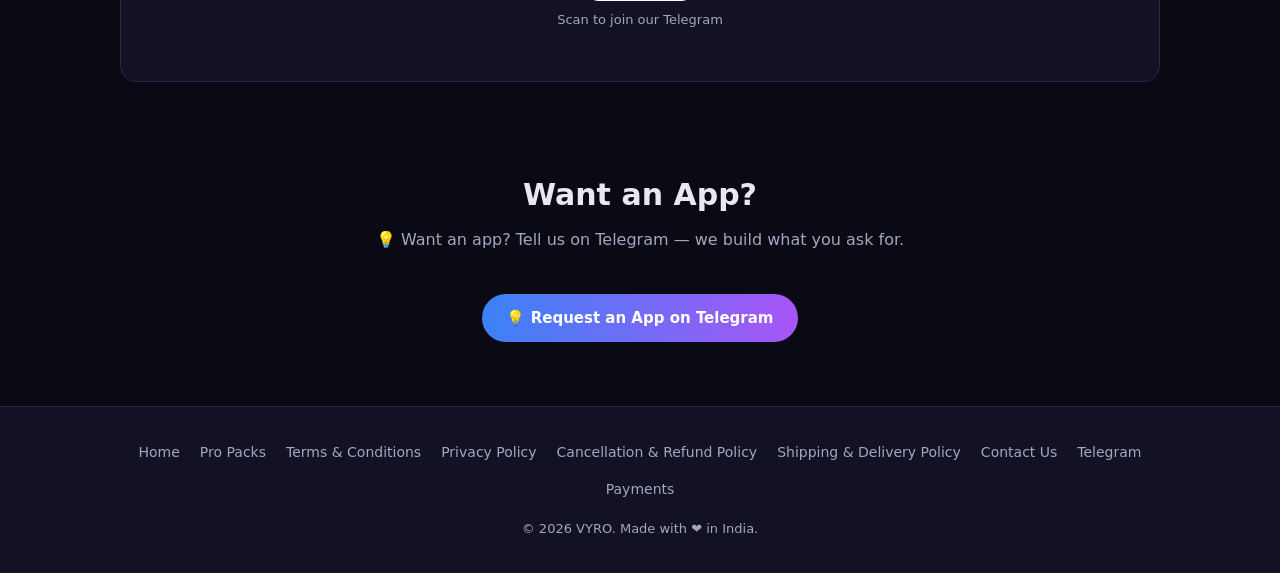
==== commit bb020ef8: "Restructure site around site-data.json: data-driven rendering with static fallback, generic list pag" ====
--- a/index.html
+++ b/index.html
@@ -872,6 +872,7 @@
 <a class="tg-float" href="https://t.me/VYRO101" target="_blank" rel="noopener" aria-label="Get our apps on Telegram">✈️</a>
 <script src="tg-direct.js" defer></script>
 <script src="visit-counter.js" defer></script>
+<script src="site-render.js" defer></script>
 <script src="apps-filter.js" defer></script>
 </body>
 </html>
